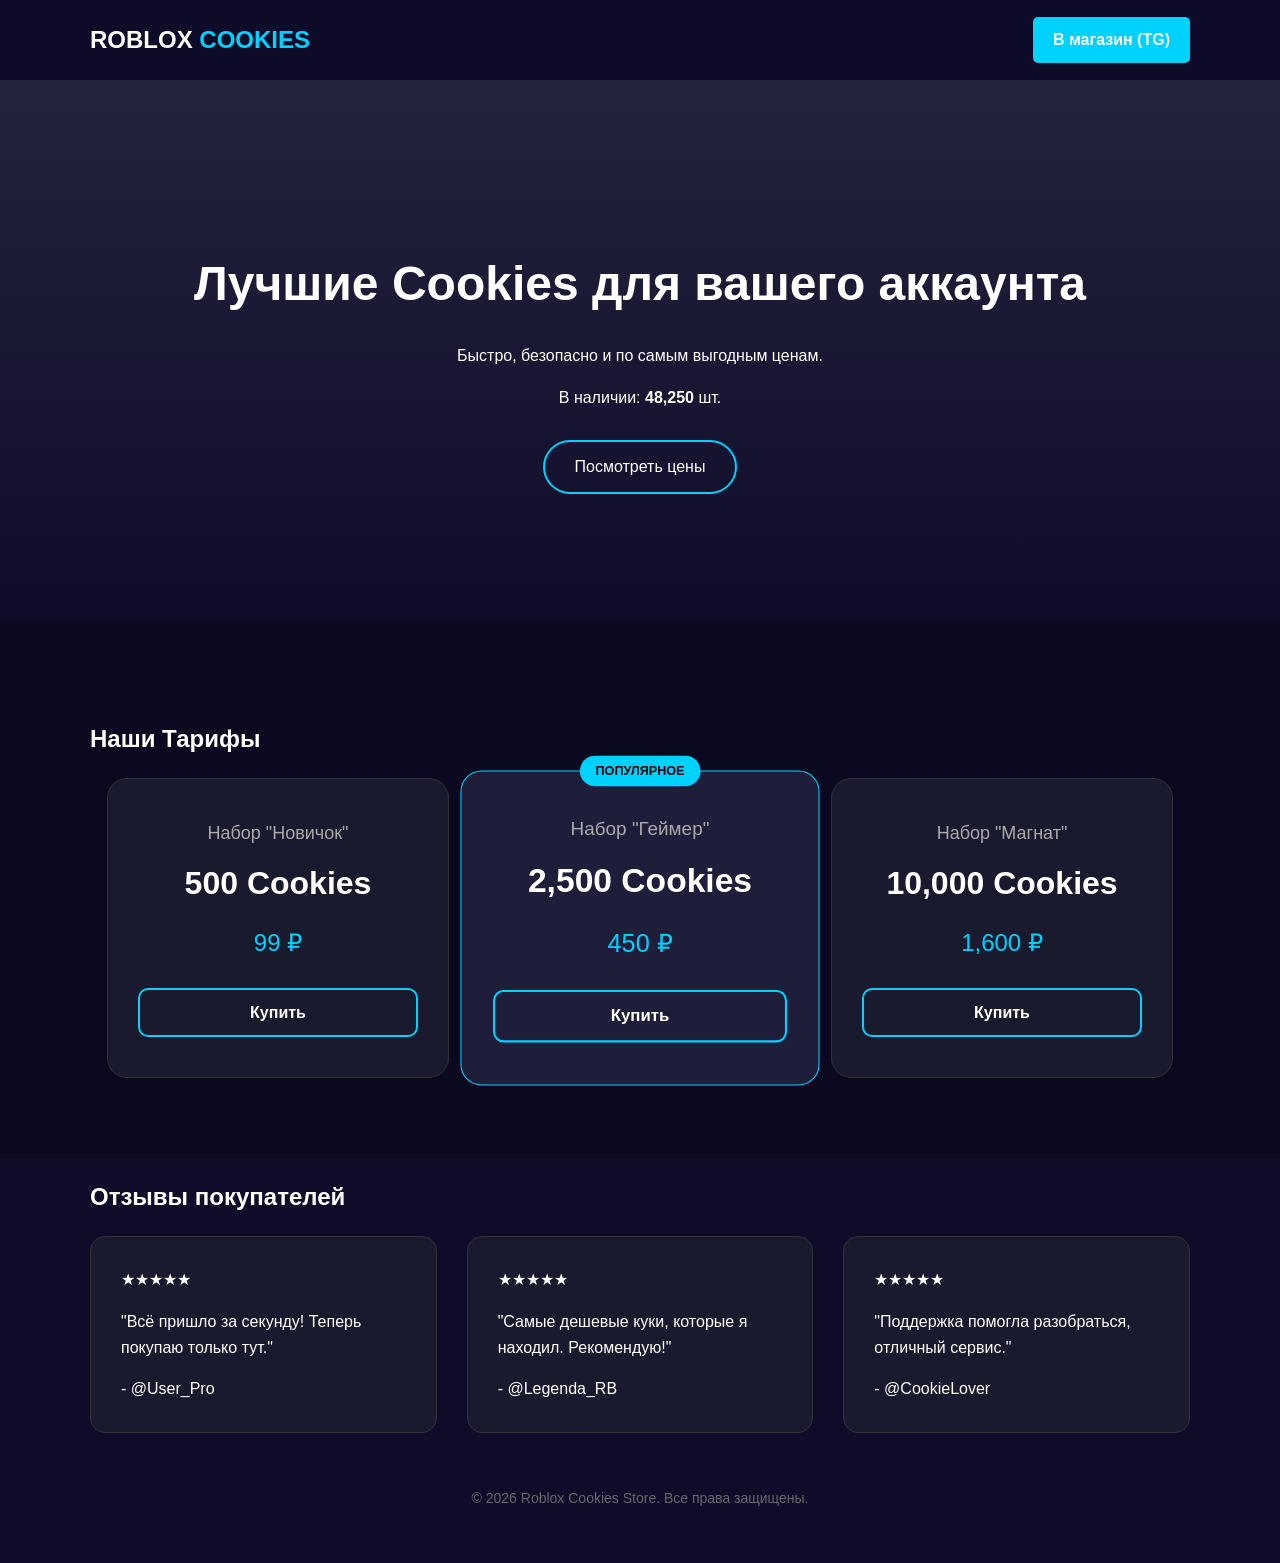
==== index.html @ c71c0030 "Update index.html" ====
<!DOCTYPE html>
<html lang="ru">
<head>
    <meta charset="UTF-8">
    <meta name="viewport" content="width=device-width, initial-scale=1.0">
    <title>Roblox Cookies Store — Лучший выбор</title>
    <link rel="stylesheet" href="style.css">
</head>
<body>

    <header>
        <div class="container">
            <div class="logo">Roblox <span>Cookies</span></div>
            <a href="https://t.me/your_bot_or_channel" class="btn-header">В магазин (TG)</a>
        </div>
    </header>

    <section class="hero">
        <div class="container">
            <h1>Лучшие Cookies для вашего аккаунта</h1>
            <p>Быстро, безопасно и по самым выгодным ценам.</p>
            <div class="stock-status">
                <span class="dot"></span> В наличии: <strong id="cookie-count">48,250</strong> шт.
            </div>
            <a href="#prices" class="btn-main">Посмотреть цены</a>
        </div>
    </section>

    <section id="prices" class="prices">
        <div class="container">
            <h2>Наши Тарифы</h2>
            <div class="price-grid">
                <div class="price-item">
                    <div class="package-name">Набор "Новичок"</div>
                    <div class="amount">500 Cookies</div>
                    <div class="cost">99 ₽</div>
                    <a href="https://t.me/your_bot_or_channel" class="btn-buy">Купить</a>
                </div>
                <div class="price-item featured">
                    <div class="badge">Популярное</div>
                    <div class="package-name">Набор "Геймер"</div>
                    <div class="amount">2,500 Cookies</div>
                    <div class="cost">450 ₽</div>
                    <a href="https://t.me/your_bot_or_channel" class="btn-buy">Купить</a>
                </div>
                <div class="price-item">
                    <div class="package-name">Набор "Магнат"</div>
                    <div class="amount">10,000 Cookies</div>
                    <div class="cost">1,600 ₽</div>
                    <a href="https://t.me/your_bot_or_channel" class="btn-buy">Купить</a>
                </div>
            </div>
        </div>
    </section>

    <section class="reviews">
        <div class="container">
            <h2>Отзывы покупателей</h2>
            <div class="grid">
                <div class="card review-card">
                    <div class="stars">★★★★★</div>
                    <p>"Всё пришло за секунду! Теперь покупаю только тут."</p>
                    <span class="author">- @User_Pro</span>
                </div>
                <div class="card review-card">
                    <div class="stars">★★★★★</div>
                    <p>"Самые дешевые куки, которые я находил. Рекомендую!"</p>
                    <span class="author">- @Legenda_RB</span>
                </div>
                <div class="card review-card">
                    <div class="stars">★★★★★</div>
                    <p>"Поддержка помогла разобраться, отличный сервис."</p>
                    <span class="author">- @CookieLover</span>
                </div>
            </div>
        </div>
    </section>

    <footer>
        <div class="container">
            <p>&copy; 2026 Roblox Cookies Store. Все права защищены.</p>
        </div>
    </footer>

    <div id="notification-container"></div>
    <script src="script.js"></script>
</body>
</html>
---- style.css ----
/* Общие настройки */
body {
    margin: 0;
    padding: 0;
    font-family: 'Segoe UI', Tahoma, Geneva, Verdana, sans-serif;
    background-color: #0f0c29;
    color: white;
    line-height: 1.6;
}

.container {
    max-width: 1100px;
    margin: 0 auto;
    padding: 0 20px;
}

/* Шапка */
header {
    height: 80px;
    display: flex;
    align-items: center;
    background: rgba(15, 12, 41, 0.9);
    position: sticky;
    top: 0;
    z-index: 1000;
}

header .container {
    display: flex;
    justify-content: space-between;
    align-items: center;
    width: 100%;
}

.logo {
    font-size: 24px;
    font-weight: bold;
    text-transform: uppercase;
}

.logo span {
    color: #00d2ff;
}

.btn-header {
    background: #00d2ff;
    color: #fff;
    padding: 10px 20px;
    text-decoration: none;
    border-radius: 5px;
    font-weight: bold;
    transition: 0.3s;
}

.btn-header:hover {
    background: #3a7bd5;
    box-shadow: 0 0 15px #00d2ff;
}

/* Главный блок */
.hero {
    height: 60vh;
    display: flex;
    align-items: center;
    justify-content: center;
    text-align: center;
    background: linear-gradient(to bottom, #24243e, #0f0c29);
}

.hero h1 {
    font-size: 48px;
    margin-bottom: 20px;
}

.btn-main {
    display: inline-block;
    margin-top: 30px;
    color: white;
    text-decoration: none;
    border: 2px solid #00d2ff;
    padding: 12px 30px;
    border-radius: 30px;
    transition: 0.3s;
}

.btn-main:hover {
    background: #00d2ff;
}

/* Сетка преимуществ */
.benefits {
    padding: 80px 0;
}

.benefits h2 {
    text-align: center;
    margin-bottom: 50px;
}

.grid {
    display: grid;
    grid-template-columns: repeat(auto-fit, minmax(250px, 1fr));
    gap: 30px;
}

.card {
    background: #1a1a2e;
    padding: 30px;
    border-radius: 15px;
    border: 1px solid #333;
    transition: transform 0.3s;
}

.card:hover {
    transform: translateY(-10px);
    border-color: #00d2ff;
}

footer {
    text-align: center;
    padding: 40px 0;
    font-size: 14px;
    color: #666;
}
#notification-container {
    position: fixed;
    bottom: 20px;
    right: 20px;
    z-index: 9999;
}

.notification {
    background: rgba(26, 26, 46, 0.95);
    border-left: 4px solid #00d2ff;
    color: white;
    padding: 15px 25px;
    margin-top: 10px;
    border-radius: 8px;
    box-shadow: 0 5px 15px rgba(0,0,0,0.5);
    animation: slideIn 0.5s ease-out forwards;
    font-size: 14px;
}

@keyframes slideIn {
    from { transform: translateX(100%); opacity: 0; }
    to { transform: translateX(0); opacity: 1; }
}

.notification.fade-out {
    animation: slideOut 0.5s ease-in forwards;
}

@keyframes slideOut {
    from { transform: translateX(0); opacity: 1; }
    to { transform: translateX(100%); opacity: 0; }
}
/* Секция цен */
.prices {
    padding: 80px 0;
    background: #0b0920;
}

.price-grid {
    display: flex;
    justify-content: center;
    gap: 20px;
    flex-wrap: wrap;
}

.price-item {
    background: #1a1a2e;
    border: 1px solid #333;
    border-radius: 20px;
    padding: 40px 30px;
    text-align: center;
    width: 280px;
    transition: 0.4s;
    position: relative;
}

.price-item:hover {
    border-color: #00d2ff;
    box-shadow: 0 0 30px rgba(0, 210, 255, 0.2);
}

.price-item.featured {
    border-color: #00d2ff;
    transform: scale(1.05);
    background: #1e1e3a;
}

.badge {
    position: absolute;
    top: -15px;
    left: 50%;
    transform: translateX(-50%);
    background: #00d2ff;
    color: #000;
    padding: 5px 15px;
    border-radius: 20px;
    font-size: 12px;
    font-weight: bold;
    text-transform: uppercase;
}

.package-name {
    font-size: 18px;
    color: #aaa;
    margin-bottom: 10px;
}

.amount {
    font-size: 32px;
    font-weight: bold;
    margin-bottom: 15px;
    color: #fff;
}

.cost {
    font-size: 24px;
    color: #00d2ff;
    margin-bottom: 25px;
}

.btn-buy {
    display: block;
    background: transparent;
    border: 2px solid #00d2ff;
    color: #fff;
    padding: 10px;
    border-radius: 10px;
    text-decoration: none;
    font-weight: bold;
    transition: 0.3s;
}

.btn-buy:hover {
    background: #00d2ff;
    color: #000;
}
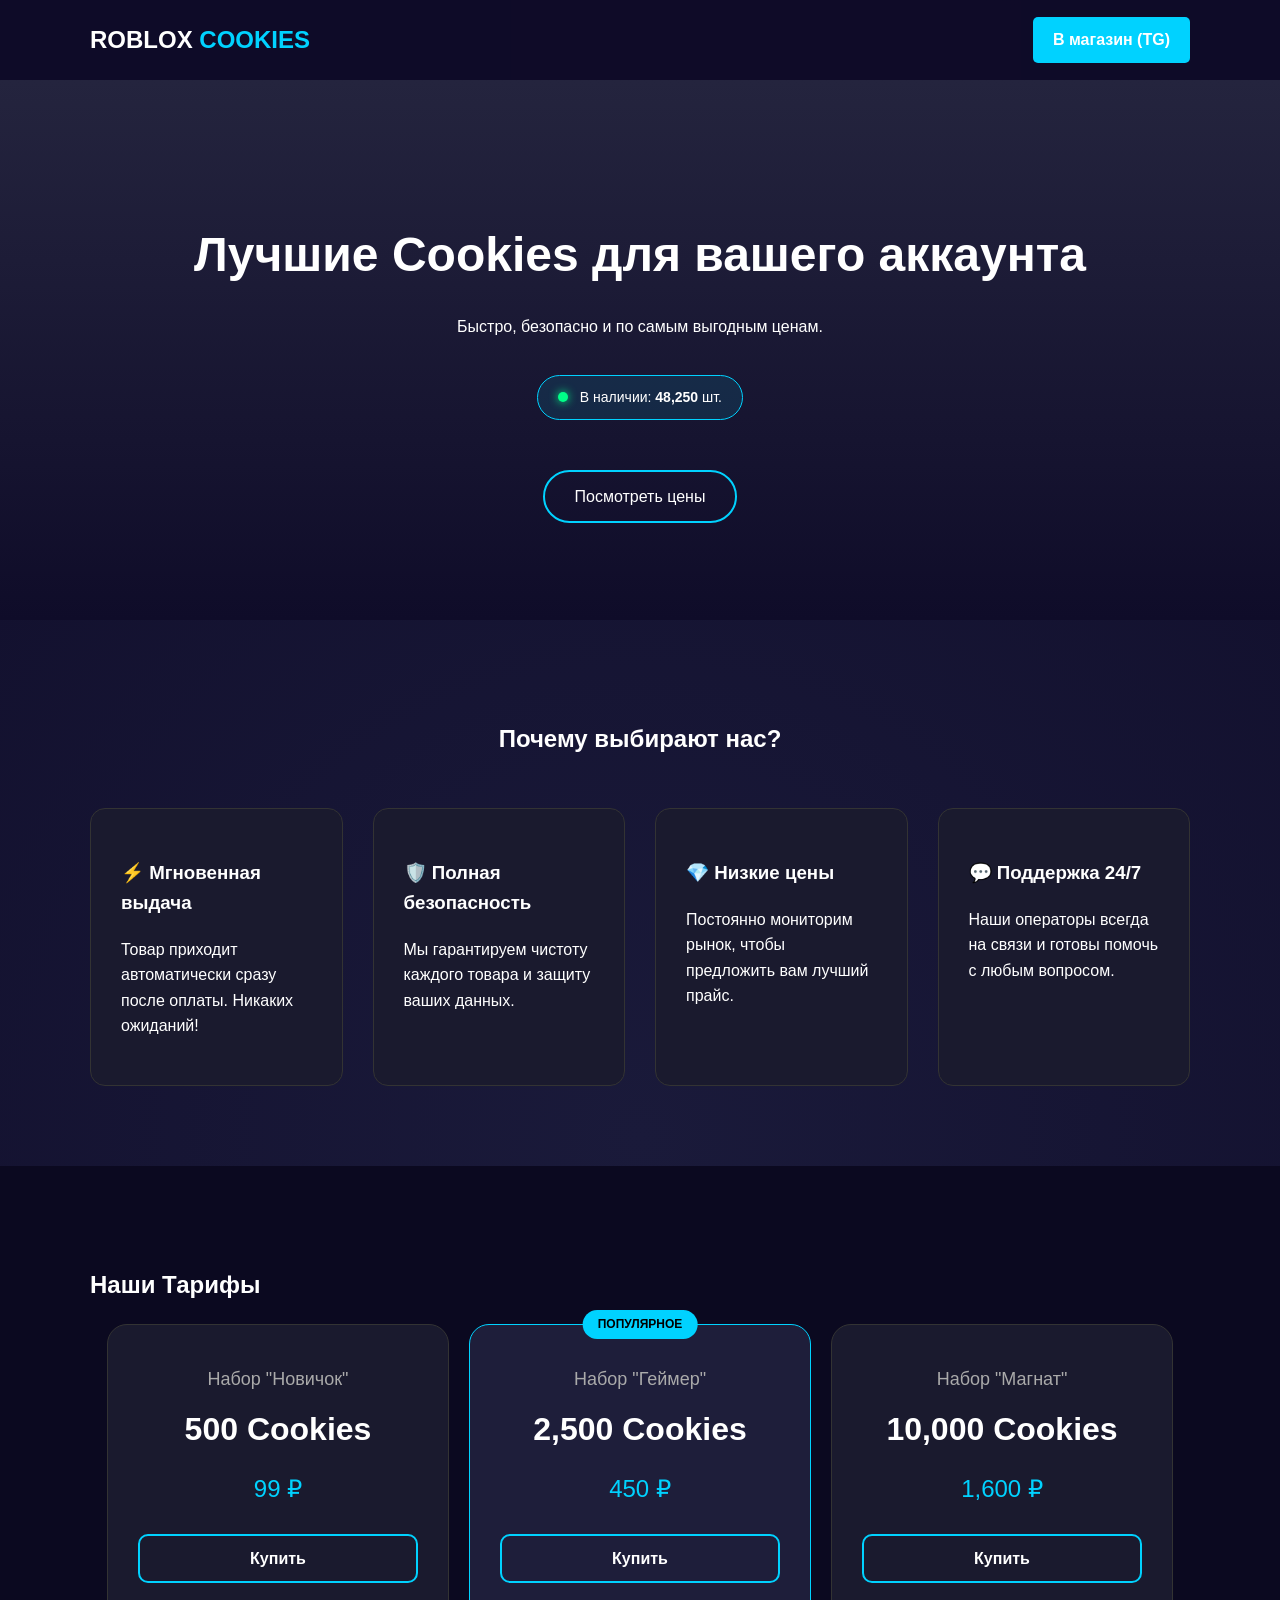
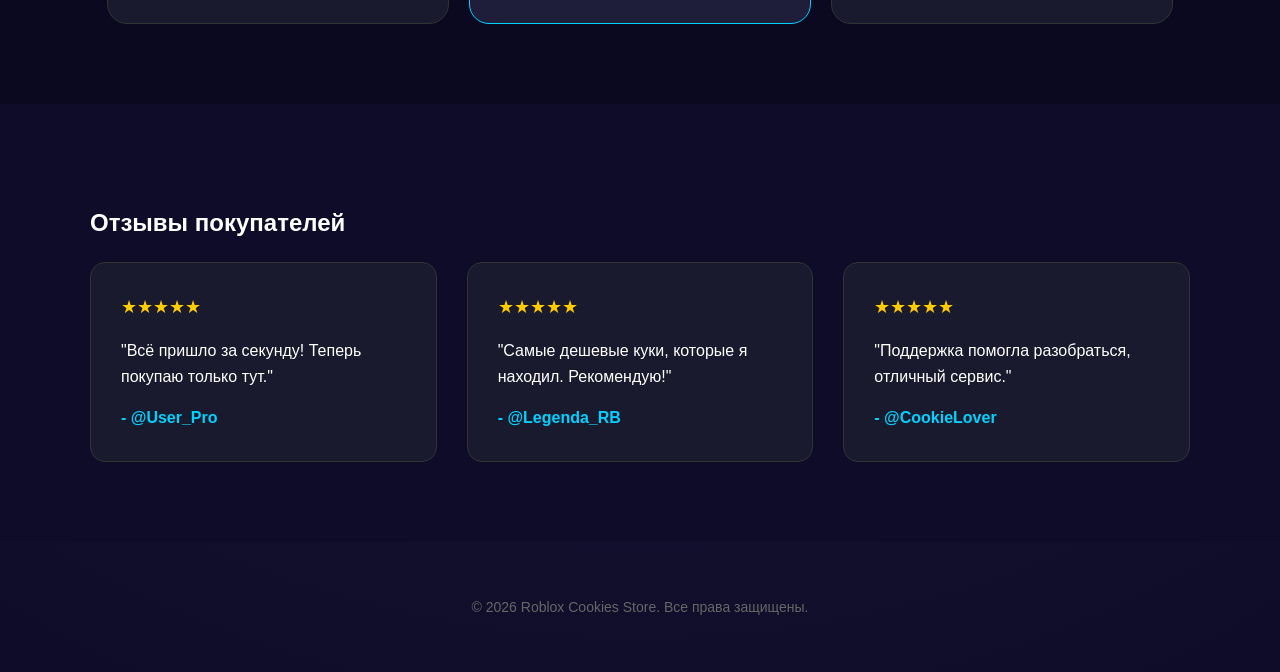
==== commit b721d887: "Update index.html" ====
--- a/index.html
+++ b/index.html
@@ -19,10 +19,37 @@
         <div class="container">
             <h1>Лучшие Cookies для вашего аккаунта</h1>
             <p>Быстро, безопасно и по самым выгодным ценам.</p>
+            
             <div class="stock-status">
                 <span class="dot"></span> В наличии: <strong id="cookie-count">48,250</strong> шт.
             </div>
+            
+            <br>
             <a href="#prices" class="btn-main">Посмотреть цены</a>
+        </div>
+    </section>
+
+    <section id="benefits" class="benefits">
+        <div class="container">
+            <h2>Почему выбирают нас?</h2>
+            <div class="grid">
+                <div class="card reveal">
+                    <h3>⚡ Мгновенная выдача</h3>
+                    <p>Товар приходит автоматически сразу после оплаты. Никаких ожиданий!</p>
+                </div>
+                <div class="card reveal">
+                    <h3>🛡️ Полная безопасность</h3>
+                    <p>Мы гарантируем чистоту каждого товара и защиту ваших данных.</p>
+                </div>
+                <div class="card reveal">
+                    <h3>💎 Низкие цены</h3>
+                    <p>Постоянно мониторим рынок, чтобы предложить вам лучший прайс.</p>
+                </div>
+                <div class="card reveal">
+                    <h3>💬 Поддержка 24/7</h3>
+                    <p>Наши операторы всегда на связи и готовы помочь с любым вопросом.</p>
+                </div>
+            </div>
         </div>
     </section>
 
@@ -30,20 +57,20 @@
         <div class="container">
             <h2>Наши Тарифы</h2>
             <div class="price-grid">
-                <div class="price-item">
+                <div class="price-item reveal">
                     <div class="package-name">Набор "Новичок"</div>
                     <div class="amount">500 Cookies</div>
                     <div class="cost">99 ₽</div>
                     <a href="https://t.me/your_bot_or_channel" class="btn-buy">Купить</a>
                 </div>
-                <div class="price-item featured">
+                <div class="price-item featured reveal">
                     <div class="badge">Популярное</div>
                     <div class="package-name">Набор "Геймер"</div>
                     <div class="amount">2,500 Cookies</div>
                     <div class="cost">450 ₽</div>
                     <a href="https://t.me/your_bot_or_channel" class="btn-buy">Купить</a>
                 </div>
-                <div class="price-item">
+                <div class="price-item reveal">
                     <div class="package-name">Набор "Магнат"</div>
                     <div class="amount">10,000 Cookies</div>
                     <div class="cost">1,600 ₽</div>
@@ -57,17 +84,17 @@
         <div class="container">
             <h2>Отзывы покупателей</h2>
             <div class="grid">
-                <div class="card review-card">
+                <div class="card review-card reveal">
                     <div class="stars">★★★★★</div>
                     <p>"Всё пришло за секунду! Теперь покупаю только тут."</p>
                     <span class="author">- @User_Pro</span>
                 </div>
-                <div class="card review-card">
+                <div class="card review-card reveal">
                     <div class="stars">★★★★★</div>
                     <p>"Самые дешевые куки, которые я находил. Рекомендую!"</p>
                     <span class="author">- @Legenda_RB</span>
                 </div>
-                <div class="card review-card">
+                <div class="card review-card reveal">
                     <div class="stars">★★★★★</div>
                     <p>"Поддержка помогла разобраться, отличный сервис."</p>
                     <span class="author">- @CookieLover</span>
@@ -83,6 +110,8 @@
     </footer>
 
     <div id="notification-container"></div>
+
     <script src="script.js"></script>
+
 </body>
 </html>
--- a/style.css
+++ b/style.css
@@ -237,4 +237,55 @@
 .btn-buy:hover {
     background: #00d2ff;
     color: #000;
-}+
+}
+/* Счетчик наличия */
+.stock-status {
+    margin: 20px 0;
+    background: rgba(0, 210, 255, 0.1);
+    display: inline-block;
+    padding: 10px 20px;
+    border-radius: 50px;
+    border: 1px solid #00d2ff;
+    font-size: 14px;
+}
+
+.dot {
+    height: 10px;
+    width: 10px;
+    background-color: #00ff88;
+    border-radius: 50%;
+    display: inline-block;
+    margin-right: 8px;
+    box-shadow: 0 0 10px #00ff88;
+    animation: blink 1.5s infinite;
+}
+
+@keyframes blink {
+    0% { opacity: 1; }
+    50% { opacity: 0.3; }
+    100% { opacity: 1; }
+}
+
+/* Стили отзывов */
+.reviews { padding: 80px 0; background: #0f0c29; }
+.review-card { text-align: left; position: relative; }
+.stars { color: #ffcc00; margin-bottom: 10px; font-size: 18px; }
+.author { display: block; margin-top: 15px; color: #00d2ff; font-weight: bold; }
+
+/* Текстура на фоне (опционально) */
+body {
+    background-image: radial-gradient(circle at 50% 50%, #1a1a3a 0%, #0f0c29 100%);
+}
+/* Начальное состояние блоков для анимации */
+.reveal {
+    opacity: 0;
+    transform: translateY(30px);
+    transition: all 0.8s ease-out;
+}
+
+/* Состояние после появления */
+.reveal.active {
+    opacity: 1;
+    transform: translateY(0);
+}
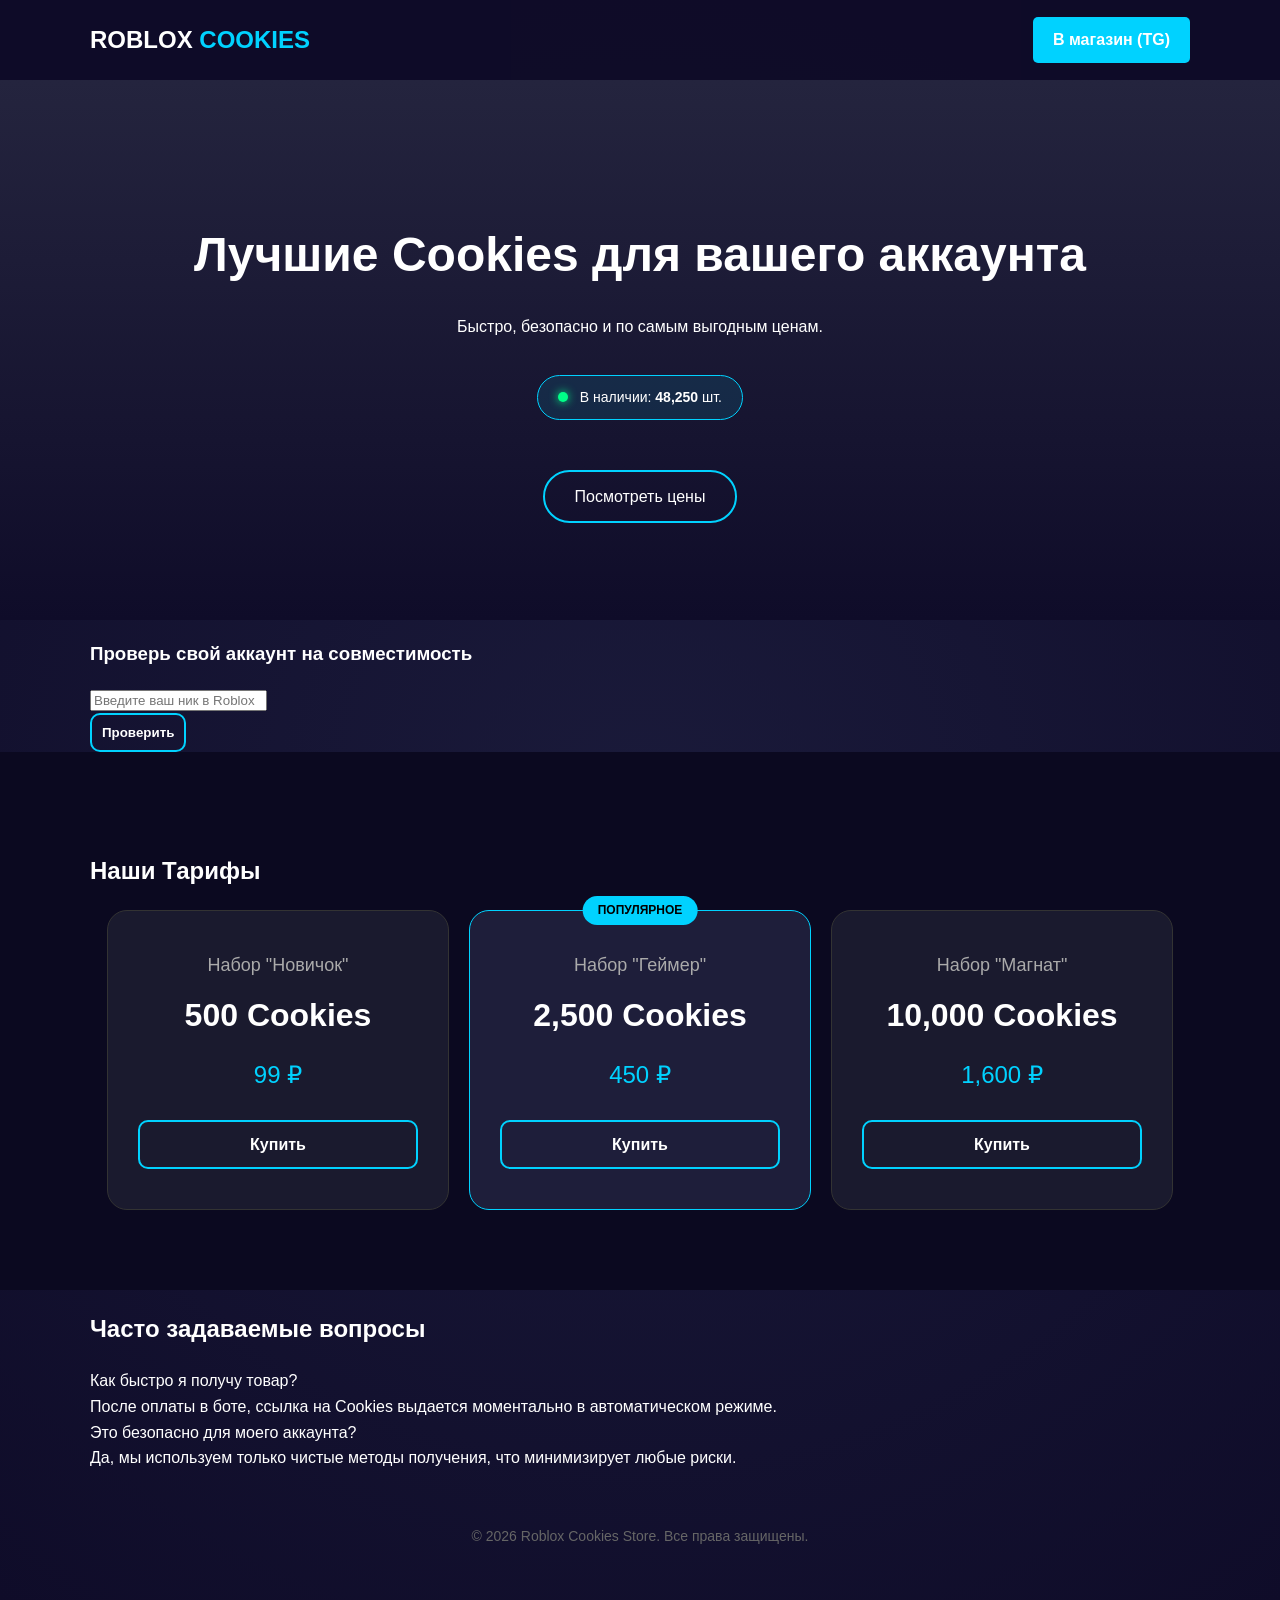
==== commit 3b7abfb6: "Update index.html" ====
--- a/index.html
+++ b/index.html
@@ -3,10 +3,11 @@
 <head>
     <meta charset="UTF-8">
     <meta name="viewport" content="width=device-width, initial-scale=1.0">
-    <title>Roblox Cookies Store — Лучший выбор</title>
+    <title>Roblox Cookies Store — Максимальный уровень</title>
     <link rel="stylesheet" href="style.css">
 </head>
 <body>
+    <div id="particles-js"></div>
 
     <header>
         <div class="container">
@@ -19,36 +20,21 @@
         <div class="container">
             <h1>Лучшие Cookies для вашего аккаунта</h1>
             <p>Быстро, безопасно и по самым выгодным ценам.</p>
-            
             <div class="stock-status">
                 <span class="dot"></span> В наличии: <strong id="cookie-count">48,250</strong> шт.
             </div>
-            
             <br>
             <a href="#prices" class="btn-main">Посмотреть цены</a>
         </div>
     </section>
 
-    <section id="benefits" class="benefits">
+    <section class="checker">
         <div class="container">
-            <h2>Почему выбирают нас?</h2>
-            <div class="grid">
-                <div class="card reveal">
-                    <h3>⚡ Мгновенная выдача</h3>
-                    <p>Товар приходит автоматически сразу после оплаты. Никаких ожиданий!</p>
-                </div>
-                <div class="card reveal">
-                    <h3>🛡️ Полная безопасность</h3>
-                    <p>Мы гарантируем чистоту каждого товара и защиту ваших данных.</p>
-                </div>
-                <div class="card reveal">
-                    <h3>💎 Низкие цены</h3>
-                    <p>Постоянно мониторим рынок, чтобы предложить вам лучший прайс.</p>
-                </div>
-                <div class="card reveal">
-                    <h3>💬 Поддержка 24/7</h3>
-                    <p>Наши операторы всегда на связи и готовы помочь с любым вопросом.</p>
-                </div>
+            <div class="check-box reveal">
+                <h3>Проверь свой аккаунт на совместимость</h3>
+                <input type="text" id="nickname" placeholder="Введите ваш ник в Roblox">
+                <button onclick="checkAccount()" class="btn-buy">Проверить</button>
+                <div id="check-result"></div>
             </div>
         </div>
     </section>
@@ -80,25 +66,16 @@
         </div>
     </section>
 
-    <section class="reviews">
+    <section class="faq">
         <div class="container">
-            <h2>Отзывы покупателей</h2>
-            <div class="grid">
-                <div class="card review-card reveal">
-                    <div class="stars">★★★★★</div>
-                    <p>"Всё пришло за секунду! Теперь покупаю только тут."</p>
-                    <span class="author">- @User_Pro</span>
-                </div>
-                <div class="card review-card reveal">
-                    <div class="stars">★★★★★</div>
-                    <p>"Самые дешевые куки, которые я находил. Рекомендую!"</p>
-                    <span class="author">- @Legenda_RB</span>
-                </div>
-                <div class="card review-card reveal">
-                    <div class="stars">★★★★★</div>
-                    <p>"Поддержка помогла разобраться, отличный сервис."</p>
-                    <span class="author">- @CookieLover</span>
-                </div>
+            <h2>Часто задаваемые вопросы</h2>
+            <div class="faq-item reveal">
+                <div class="faq-question">Как быстро я получу товар?</div>
+                <div class="faq-answer">После оплаты в боте, ссылка на Cookies выдается моментально в автоматическом режиме.</div>
+            </div>
+            <div class="faq-item reveal">
+                <div class="faq-question">Это безопасно для моего аккаунта?</div>
+                <div class="faq-answer">Да, мы используем только чистые методы получения, что минимизирует любые риски.</div>
             </div>
         </div>
     </section>
@@ -110,8 +87,6 @@
     </footer>
 
     <div id="notification-container"></div>
-
     <script src="script.js"></script>
-
 </body>
 </html>
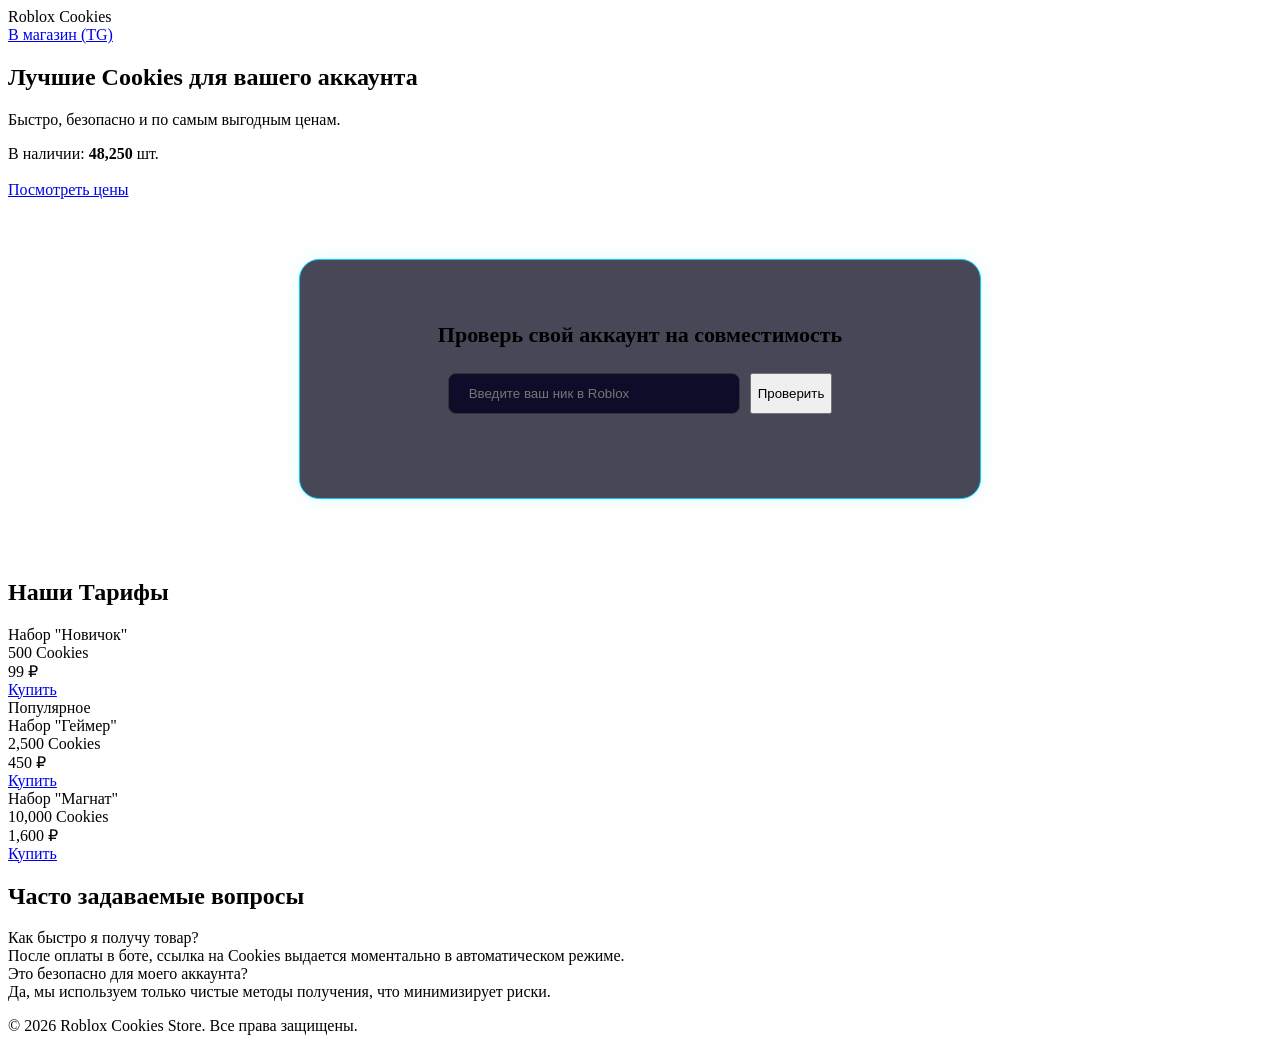
==== commit b52f5f31: "Update index.html" ====
--- a/index.html
+++ b/index.html
@@ -3,11 +3,10 @@
 <head>
     <meta charset="UTF-8">
     <meta name="viewport" content="width=device-width, initial-scale=1.0">
-    <title>Roblox Cookies Store — Максимальный уровень</title>
+    <title>Roblox Cookies Store — Официальный магазин</title>
     <link rel="stylesheet" href="style.css">
 </head>
 <body>
-    <div id="particles-js"></div>
 
     <header>
         <div class="container">
@@ -32,8 +31,10 @@
         <div class="container">
             <div class="check-box reveal">
                 <h3>Проверь свой аккаунт на совместимость</h3>
-                <input type="text" id="nickname" placeholder="Введите ваш ник в Roblox">
-                <button onclick="checkAccount()" class="btn-buy">Проверить</button>
+                <div class="input-group">
+                    <input type="text" id="nickname" placeholder="Введите ваш ник в Roblox">
+                    <button onclick="checkAccount()" class="btn-buy">Проверить</button>
+                </div>
                 <div id="check-result"></div>
             </div>
         </div>
@@ -41,7 +42,7 @@
 
     <section id="prices" class="prices">
         <div class="container">
-            <h2>Наши Тарифы</h2>
+            <h2 class="section-title">Наши Тарифы</h2>
             <div class="price-grid">
                 <div class="price-item reveal">
                     <div class="package-name">Набор "Новичок"</div>
@@ -68,14 +69,16 @@
 
     <section class="faq">
         <div class="container">
-            <h2>Часто задаваемые вопросы</h2>
-            <div class="faq-item reveal">
-                <div class="faq-question">Как быстро я получу товар?</div>
-                <div class="faq-answer">После оплаты в боте, ссылка на Cookies выдается моментально в автоматическом режиме.</div>
-            </div>
-            <div class="faq-item reveal">
-                <div class="faq-question">Это безопасно для моего аккаунта?</div>
-                <div class="faq-answer">Да, мы используем только чистые методы получения, что минимизирует любые риски.</div>
+            <h2 class="section-title">Часто задаваемые вопросы</h2>
+            <div class="faq-list">
+                <div class="faq-item reveal">
+                    <div class="faq-question">Как быстро я получу товар?</div>
+                    <div class="faq-answer">После оплаты в боте, ссылка на Cookies выдается моментально в автоматическом режиме.</div>
+                </div>
+                <div class="faq-item reveal">
+                    <div class="faq-question">Это безопасно для моего аккаунта?</div>
+                    <div class="faq-answer">Да, мы используем только чистые методы получения, что минимизирует риски.</div>
+                </div>
             </div>
         </div>
     </section>
--- a/style.css
+++ b/style.css
@@ -1,291 +1,50 @@
-/* Общие настройки */
-body {
-    margin: 0;
-    padding: 0;
-    font-family: 'Segoe UI', Tahoma, Geneva, Verdana, sans-serif;
-    background-color: #0f0c29;
-    color: white;
-    line-height: 1.6;
+/* Исправленный блок проверки */
+.checker { 
+    padding: 60px 0; 
 }
 
-.container {
-    max-width: 1100px;
+.check-box { 
+    background: rgba(26, 26, 46, 0.8); 
+    padding: 40px; 
+    border-radius: 20px; 
+    border: 1px solid #00d2ff;
+    max-width: 600px;
     margin: 0 auto;
-    padding: 0 20px;
+    text-align: center;
+    box-shadow: 0 0 20px rgba(0, 210, 255, 0.1);
 }
 
-/* Шапка */
-header {
-    height: 80px;
-    display: flex;
-    align-items: center;
-    background: rgba(15, 12, 41, 0.9);
-    position: sticky;
-    top: 0;
-    z-index: 1000;
+.check-box h3 {
+    margin-bottom: 25px;
+    font-size: 22px;
 }
 
-header .container {
+.input-group {
     display: flex;
-    justify-content: space-between;
-    align-items: center;
-    width: 100%;
+    justify-content: center;
+    gap: 10px; /* Расстояние между полем и кнопкой */
+    flex-wrap: wrap; /* Чтобы на телефонах кнопка переносилась вниз */
 }
 
-.logo {
-    font-size: 24px;
-    font-weight: bold;
-    text-transform: uppercase;
-}
-
-.logo span {
-    color: #00d2ff;
-}
-
-.btn-header {
-    background: #00d2ff;
-    color: #fff;
-    padding: 10px 20px;
-    text-decoration: none;
-    border-radius: 5px;
-    font-weight: bold;
+.check-box input { 
+    padding: 12px 20px; 
+    border-radius: 8px; 
+    border: 1px solid #333; 
+    background: #0f0c29;
+    color: white;
+    width: 250px;
+    outline: none;
     transition: 0.3s;
 }
 
-.btn-header:hover {
-    background: #3a7bd5;
-    box-shadow: 0 0 15px #00d2ff;
+.check-box input:focus {
+    border-color: #00d2ff;
+    box-shadow: 0 0 10px rgba(0, 210, 255, 0.3);
 }
 
-/* Главный блок */
-.hero {
-    height: 60vh;
-    display: flex;
-    align-items: center;
-    justify-content: center;
-    text-align: center;
-    background: linear-gradient(to bottom, #24243e, #0f0c29);
-}
-
-.hero h1 {
-    font-size: 48px;
-    margin-bottom: 20px;
-}
-
-.btn-main {
-    display: inline-block;
-    margin-top: 30px;
-    color: white;
-    text-decoration: none;
-    border: 2px solid #00d2ff;
-    padding: 12px 30px;
-    border-radius: 30px;
+#check-result { 
+    margin-top: 20px; 
+    min-height: 24px; /* Чтобы текст не "прыгал" при появлении */
+    font-weight: bold; 
     transition: 0.3s;
 }
-
-.btn-main:hover {
-    background: #00d2ff;
-}
-
-/* Сетка преимуществ */
-.benefits {
-    padding: 80px 0;
-}
-
-.benefits h2 {
-    text-align: center;
-    margin-bottom: 50px;
-}
-
-.grid {
-    display: grid;
-    grid-template-columns: repeat(auto-fit, minmax(250px, 1fr));
-    gap: 30px;
-}
-
-.card {
-    background: #1a1a2e;
-    padding: 30px;
-    border-radius: 15px;
-    border: 1px solid #333;
-    transition: transform 0.3s;
-}
-
-.card:hover {
-    transform: translateY(-10px);
-    border-color: #00d2ff;
-}
-
-footer {
-    text-align: center;
-    padding: 40px 0;
-    font-size: 14px;
-    color: #666;
-}
-#notification-container {
-    position: fixed;
-    bottom: 20px;
-    right: 20px;
-    z-index: 9999;
-}
-
-.notification {
-    background: rgba(26, 26, 46, 0.95);
-    border-left: 4px solid #00d2ff;
-    color: white;
-    padding: 15px 25px;
-    margin-top: 10px;
-    border-radius: 8px;
-    box-shadow: 0 5px 15px rgba(0,0,0,0.5);
-    animation: slideIn 0.5s ease-out forwards;
-    font-size: 14px;
-}
-
-@keyframes slideIn {
-    from { transform: translateX(100%); opacity: 0; }
-    to { transform: translateX(0); opacity: 1; }
-}
-
-.notification.fade-out {
-    animation: slideOut 0.5s ease-in forwards;
-}
-
-@keyframes slideOut {
-    from { transform: translateX(0); opacity: 1; }
-    to { transform: translateX(100%); opacity: 0; }
-}
-/* Секция цен */
-.prices {
-    padding: 80px 0;
-    background: #0b0920;
-}
-
-.price-grid {
-    display: flex;
-    justify-content: center;
-    gap: 20px;
-    flex-wrap: wrap;
-}
-
-.price-item {
-    background: #1a1a2e;
-    border: 1px solid #333;
-    border-radius: 20px;
-    padding: 40px 30px;
-    text-align: center;
-    width: 280px;
-    transition: 0.4s;
-    position: relative;
-}
-
-.price-item:hover {
-    border-color: #00d2ff;
-    box-shadow: 0 0 30px rgba(0, 210, 255, 0.2);
-}
-
-.price-item.featured {
-    border-color: #00d2ff;
-    transform: scale(1.05);
-    background: #1e1e3a;
-}
-
-.badge {
-    position: absolute;
-    top: -15px;
-    left: 50%;
-    transform: translateX(-50%);
-    background: #00d2ff;
-    color: #000;
-    padding: 5px 15px;
-    border-radius: 20px;
-    font-size: 12px;
-    font-weight: bold;
-    text-transform: uppercase;
-}
-
-.package-name {
-    font-size: 18px;
-    color: #aaa;
-    margin-bottom: 10px;
-}
-
-.amount {
-    font-size: 32px;
-    font-weight: bold;
-    margin-bottom: 15px;
-    color: #fff;
-}
-
-.cost {
-    font-size: 24px;
-    color: #00d2ff;
-    margin-bottom: 25px;
-}
-
-.btn-buy {
-    display: block;
-    background: transparent;
-    border: 2px solid #00d2ff;
-    color: #fff;
-    padding: 10px;
-    border-radius: 10px;
-    text-decoration: none;
-    font-weight: bold;
-    transition: 0.3s;
-}
-
-.btn-buy:hover {
-    background: #00d2ff;
-    color: #000;
-
-}
-/* Счетчик наличия */
-.stock-status {
-    margin: 20px 0;
-    background: rgba(0, 210, 255, 0.1);
-    display: inline-block;
-    padding: 10px 20px;
-    border-radius: 50px;
-    border: 1px solid #00d2ff;
-    font-size: 14px;
-}
-
-.dot {
-    height: 10px;
-    width: 10px;
-    background-color: #00ff88;
-    border-radius: 50%;
-    display: inline-block;
-    margin-right: 8px;
-    box-shadow: 0 0 10px #00ff88;
-    animation: blink 1.5s infinite;
-}
-
-@keyframes blink {
-    0% { opacity: 1; }
-    50% { opacity: 0.3; }
-    100% { opacity: 1; }
-}
-
-/* Стили отзывов */
-.reviews { padding: 80px 0; background: #0f0c29; }
-.review-card { text-align: left; position: relative; }
-.stars { color: #ffcc00; margin-bottom: 10px; font-size: 18px; }
-.author { display: block; margin-top: 15px; color: #00d2ff; font-weight: bold; }
-
-/* Текстура на фоне (опционально) */
-body {
-    background-image: radial-gradient(circle at 50% 50%, #1a1a3a 0%, #0f0c29 100%);
-}
-/* Начальное состояние блоков для анимации */
-.reveal {
-    opacity: 0;
-    transform: translateY(30px);
-    transition: all 0.8s ease-out;
-}
-
-/* Состояние после появления */
-.reveal.active {
-    opacity: 1;
-    transform: translateY(0);
-}
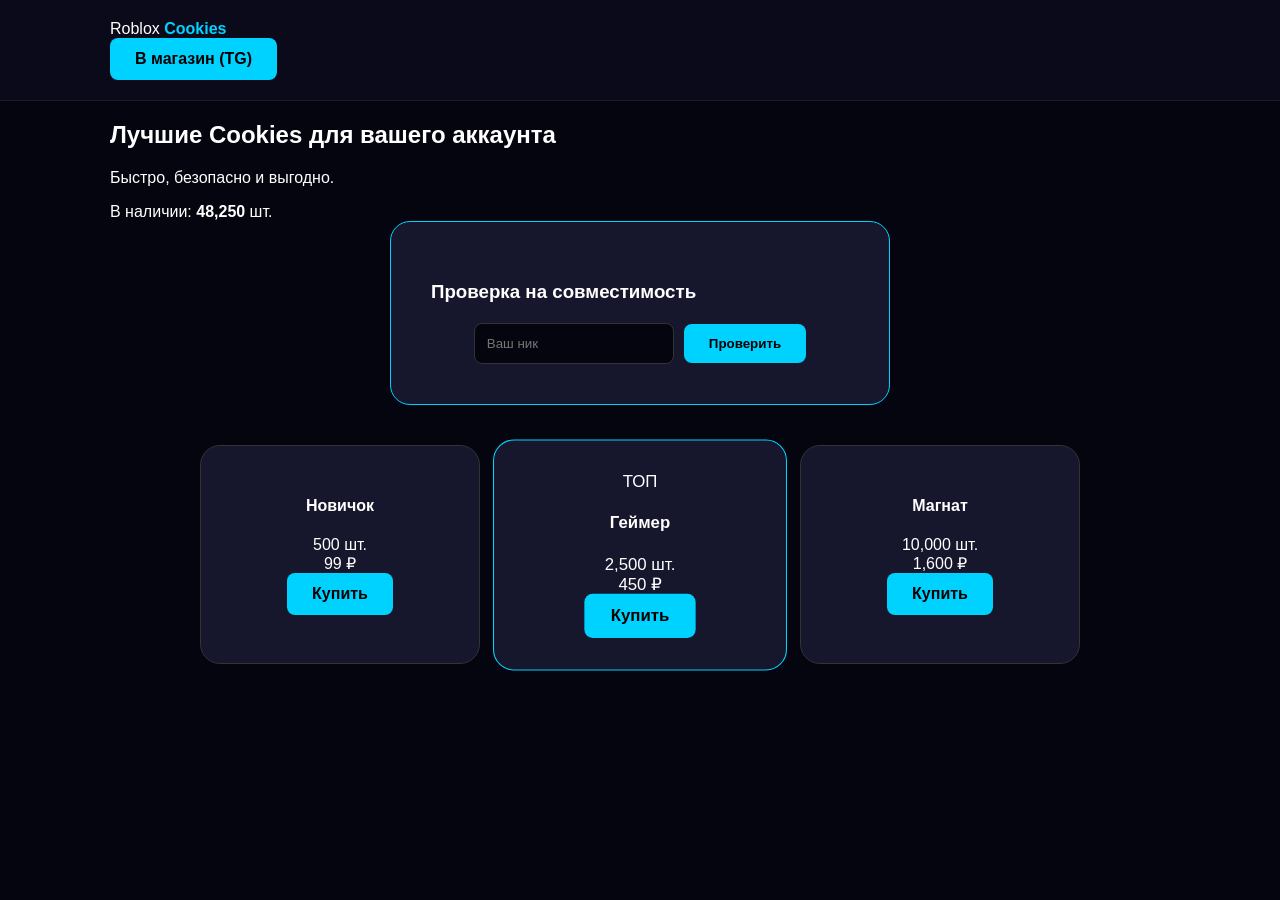
==== commit 6461f7bd: "Update index.html" ====
--- a/index.html
+++ b/index.html
@@ -3,91 +3,58 @@
 <head>
     <meta charset="UTF-8">
     <meta name="viewport" content="width=device-width, initial-scale=1.0">
-    <title>Roblox Cookies Store — Официальный магазин</title>
+    <title>Roblox Cookies Store</title>
     <link rel="stylesheet" href="style.css">
 </head>
 <body>
 
     <header>
-        <div class="container">
+        <div class="container header-flex">
             <div class="logo">Roblox <span>Cookies</span></div>
-            <a href="https://t.me/your_bot_or_channel" class="btn-header">В магазин (TG)</a>
+            <a href="https://t.me/your_bot" class="btn-buy">В магазин (TG)</a>
         </div>
     </header>
 
-    <section class="hero">
-        <div class="container">
+    <main class="container">
+        <section class="hero">
             <h1>Лучшие Cookies для вашего аккаунта</h1>
-            <p>Быстро, безопасно и по самым выгодным ценам.</p>
-            <div class="stock-status">
-                <span class="dot"></span> В наличии: <strong id="cookie-count">48,250</strong> шт.
-            </div>
-            <br>
-            <a href="#prices" class="btn-main">Посмотреть цены</a>
-        </div>
-    </section>
+            <p>Быстро, безопасно и выгодно.</p>
+            <div class="stock-status">В наличии: <strong id="cookie-count">48,250</strong> шт.</div>
+        </section>
 
-    <section class="checker">
-        <div class="container">
-            <div class="check-box reveal">
-                <h3>Проверь свой аккаунт на совместимость</h3>
+        <section class="checker-section">
+            <div class="check-box">
+                <h3>Проверка на совместимость</h3>
                 <div class="input-group">
-                    <input type="text" id="nickname" placeholder="Введите ваш ник в Roblox">
+                    <input type="text" id="nickname" placeholder="Ваш ник">
                     <button onclick="checkAccount()" class="btn-buy">Проверить</button>
                 </div>
                 <div id="check-result"></div>
             </div>
-        </div>
-    </section>
+        </section>
 
-    <section id="prices" class="prices">
-        <div class="container">
-            <h2 class="section-title">Наши Тарифы</h2>
-            <div class="price-grid">
-                <div class="price-item reveal">
-                    <div class="package-name">Набор "Новичок"</div>
-                    <div class="amount">500 Cookies</div>
-                    <div class="cost">99 ₽</div>
-                    <a href="https://t.me/your_bot_or_channel" class="btn-buy">Купить</a>
-                </div>
-                <div class="price-item featured reveal">
-                    <div class="badge">Популярное</div>
-                    <div class="package-name">Набор "Геймер"</div>
-                    <div class="amount">2,500 Cookies</div>
-                    <div class="cost">450 ₽</div>
-                    <a href="https://t.me/your_bot_or_channel" class="btn-buy">Купить</a>
-                </div>
-                <div class="price-item reveal">
-                    <div class="package-name">Набор "Магнат"</div>
-                    <div class="amount">10,000 Cookies</div>
-                    <div class="cost">1,600 ₽</div>
-                    <a href="https://t.me/your_bot_or_channel" class="btn-buy">Купить</a>
-                </div>
+        <section class="price-grid">
+            <div class="price-item">
+                <h4>Новичок</h4>
+                <div class="price-val">500 шт.</div>
+                <div class="price-cost">99 ₽</div>
+                <a href="#" class="btn-buy">Купить</a>
             </div>
-        </div>
-    </section>
-
-    <section class="faq">
-        <div class="container">
-            <h2 class="section-title">Часто задаваемые вопросы</h2>
-            <div class="faq-list">
-                <div class="faq-item reveal">
-                    <div class="faq-question">Как быстро я получу товар?</div>
-                    <div class="faq-answer">После оплаты в боте, ссылка на Cookies выдается моментально в автоматическом режиме.</div>
-                </div>
-                <div class="faq-item reveal">
-                    <div class="faq-question">Это безопасно для моего аккаунта?</div>
-                    <div class="faq-answer">Да, мы используем только чистые методы получения, что минимизирует риски.</div>
-                </div>
+            <div class="price-item featured">
+                <div class="badge">ТОП</div>
+                <h4>Геймер</h4>
+                <div class="price-val">2,500 шт.</div>
+                <div class="price-cost">450 ₽</div>
+                <a href="#" class="btn-buy">Купить</a>
             </div>
-        </div>
-    </section>
-
-    <footer>
-        <div class="container">
-            <p>&copy; 2026 Roblox Cookies Store. Все права защищены.</p>
-        </div>
-    </footer>
+            <div class="price-item">
+                <h4>Магнат</h4>
+                <div class="price-val">10,000 шт.</div>
+                <div class="price-cost">1,600 ₽</div>
+                <a href="#" class="btn-buy">Купить</a>
+            </div>
+        </section>
+    </main>
 
     <div id="notification-container"></div>
     <script src="script.js"></script>
--- a/style.css
+++ b/style.css
@@ -1,50 +1,49 @@
-/* Исправленный блок проверки */
-.checker { 
-    padding: 60px 0; 
+/* Принудительный сброс для надежности */
+* { box-sizing: border-box; }
+html, body { 
+    margin: 0; 
+    padding: 0; 
+    background-color: #050510 !important; /* Темный фон даже если что-то идет не так */
+    color: white;
+    font-family: 'Segoe UI', Arial, sans-serif;
 }
 
-.check-box { 
-    background: rgba(26, 26, 46, 0.8); 
-    padding: 40px; 
-    border-radius: 20px; 
-    border: 1px solid #00d2ff;
-    max-width: 600px;
-    margin: 0 auto;
-    text-align: center;
-    box-shadow: 0 0 20px rgba(0, 210, 255, 0.1);
+.container { max-width: 1100px; margin: 0 auto; padding: 0 20px; }
+
+/* Шапка */
+header { background: #0a0a1a; padding: 20px 0; border-bottom: 1px solid #1a1a2e; }
+.logo span { color: #00d2ff; font-weight: bold; }
+
+/* Кнопки */
+.btn-buy, .btn-header {
+    background: #00d2ff; color: #000; padding: 12px 25px;
+    border-radius: 8px; font-weight: bold; text-decoration: none;
+    display: inline-block; border: none; cursor: pointer;
 }
 
-.check-box h3 {
-    margin-bottom: 25px;
-    font-size: 22px;
+/* Блок проверки (ФИКС выравнивания) */
+.checker { padding: 80px 0; text-align: center; }
+.check-box { 
+    background: #16162d; padding: 40px; border-radius: 20px; 
+    border: 1px solid #00d2ff; max-width: 500px; margin: 0 auto; 
+}
+.input-group { 
+    display: flex; gap: 10px; justify-content: center; align-items: center; 
+    margin-top: 20px; flex-wrap: wrap;
+}
+input { 
+    padding: 12px; border-radius: 8px; border: 1px solid #333; 
+    background: #050510; color: white; outline: none; width: 200px;
 }
 
-.input-group {
-    display: flex;
-    justify-content: center;
-    gap: 10px; /* Расстояние между полем и кнопкой */
-    flex-wrap: wrap; /* Чтобы на телефонах кнопка переносилась вниз */
+/* Сетка тарифов */
+.price-grid { display: flex; gap: 20px; justify-content: center; flex-wrap: wrap; margin-top: 40px; }
+.price-item { 
+    background: #16162d; padding: 30px; border-radius: 20px; 
+    width: 280px; border: 1px solid #333; text-align: center;
 }
+.featured { border-color: #00d2ff; transform: scale(1.05); }
 
-.check-box input { 
-    padding: 12px 20px; 
-    border-radius: 8px; 
-    border: 1px solid #333; 
-    background: #0f0c29;
-    color: white;
-    width: 250px;
-    outline: none;
-    transition: 0.3s;
-}
-
-.check-box input:focus {
-    border-color: #00d2ff;
-    box-shadow: 0 0 10px rgba(0, 210, 255, 0.3);
-}
-
-#check-result { 
-    margin-top: 20px; 
-    min-height: 24px; /* Чтобы текст не "прыгал" при появлении */
-    font-weight: bold; 
-    transition: 0.3s;
-}
+/* Анимации появления */
+.reveal { opacity: 0; transform: translateY(20px); transition: 0.6s all ease; }
+.reveal.active { opacity: 1; transform: translateY(0); }
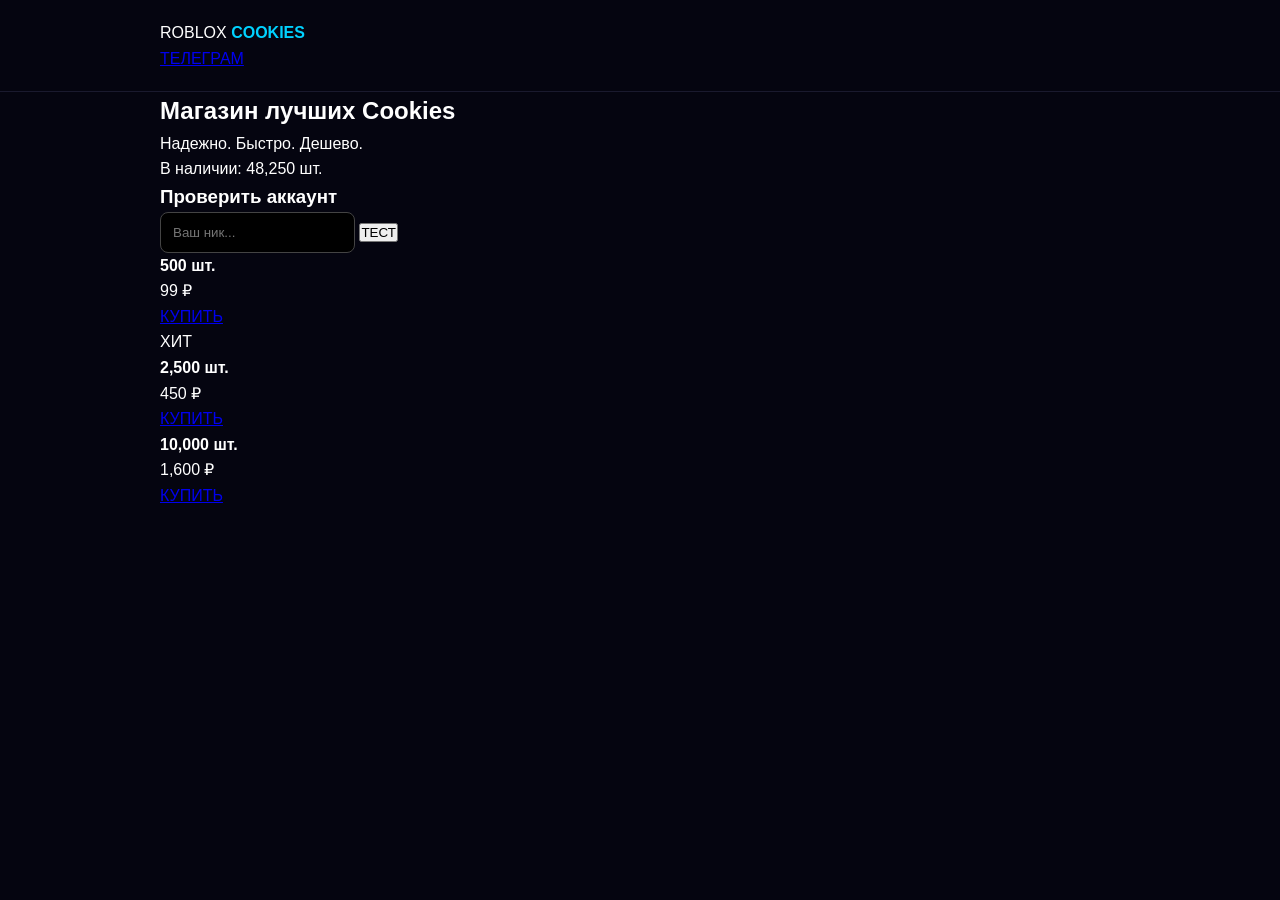
==== commit 9c266f61: "Update index.html" ====
--- a/index.html
+++ b/index.html
@@ -8,55 +8,49 @@
 </head>
 <body>
 
-    <header>
-        <div class="container header-flex">
-            <div class="logo">Roblox <span>Cookies</span></div>
-            <a href="https://t.me/your_bot" class="btn-buy">В магазин (TG)</a>
+    <header class="navbar">
+        <div class="container flex-sb">
+            <div class="logo">ROBLOX <span>COOKIES</span></div>
+            <a href="https://t.me/your_bot" class="btn">ТЕЛЕГРАМ</a>
         </div>
     </header>
 
-    <main class="container">
-        <section class="hero">
-            <h1>Лучшие Cookies для вашего аккаунта</h1>
-            <p>Быстро, безопасно и выгодно.</p>
-            <div class="stock-status">В наличии: <strong id="cookie-count">48,250</strong> шт.</div>
+    <div class="container">
+        <section class="hero-box">
+            <h1>Магазин лучших Cookies</h1>
+            <p>Надежно. Быстро. Дешево.</p>
+            <div class="stock-info">В наличии: <span id="count">48,250</span> шт.</div>
         </section>
 
-        <section class="checker-section">
-            <div class="check-box">
-                <h3>Проверка на совместимость</h3>
-                <div class="input-group">
-                    <input type="text" id="nickname" placeholder="Ваш ник">
-                    <button onclick="checkAccount()" class="btn-buy">Проверить</button>
-                </div>
-                <div id="check-result"></div>
+        <section class="main-card">
+            <h3>Проверить аккаунт</h3>
+            <div class="search-bar">
+                <input type="text" id="nick" placeholder="Ваш ник...">
+                <button onclick="runCheck()" class="btn">ТЕСТ</button>
             </div>
+            <p id="out"></p>
         </section>
 
-        <section class="price-grid">
-            <div class="price-item">
-                <h4>Новичок</h4>
-                <div class="price-val">500 шт.</div>
-                <div class="price-cost">99 ₽</div>
-                <a href="#" class="btn-buy">Купить</a>
+        <div class="price-row">
+            <div class="p-card">
+                <h4>500 шт.</h4>
+                <div class="price">99 ₽</div>
+                <a href="#" class="btn-small">КУПИТЬ</a>
             </div>
-            <div class="price-item featured">
-                <div class="badge">ТОП</div>
-                <h4>Геймер</h4>
-                <div class="price-val">2,500 шт.</div>
-                <div class="price-cost">450 ₽</div>
-                <a href="#" class="btn-buy">Купить</a>
+            <div class="p-card hot">
+                <div class="label">ХИТ</div>
+                <h4>2,500 шт.</h4>
+                <div class="price">450 ₽</div>
+                <a href="#" class="btn-small">КУПИТЬ</a>
             </div>
-            <div class="price-item">
-                <h4>Магнат</h4>
-                <div class="price-val">10,000 шт.</div>
-                <div class="price-cost">1,600 ₽</div>
-                <a href="#" class="btn-buy">Купить</a>
+            <div class="p-card">
+                <h4>10,000 шт.</h4>
+                <div class="price">1,600 ₽</div>
+                <a href="#" class="btn-small">КУПИТЬ</a>
             </div>
-        </section>
-    </main>
+        </div>
+    </div>
 
-    <div id="notification-container"></div>
     <script src="script.js"></script>
 </body>
 </html>
--- a/style.css
+++ b/style.css
@@ -1,49 +1,131 @@
-/* Принудительный сброс для надежности */
-* { box-sizing: border-box; }
-html, body { 
-    margin: 0; 
-    padding: 0; 
-    background-color: #050510 !important; /* Темный фон даже если что-то идет не так */
-    color: white;
-    font-family: 'Segoe UI', Arial, sans-serif;
+/* Обнуление */
+* { box-sizing: border-box; margin: 0; padding: 0; }
+
+body {
+    background-color: #050510;
+    color: #fff;
+    font-family: sans-serif;
+    line-height: 1.6;
 }
 
-.container { max-width: 1100px; margin: 0 auto; padding: 0 20px; }
+.container {
+    max-width: 1000px;
+    margin: 0 auto;
+    padding: 0 20px;
+}
 
 /* Шапка */
-header { background: #0a0a1a; padding: 20px 0; border-bottom: 1px solid #1a1a2e; }
+header {
+    padding: 20px 0;
+    border-bottom: 1px solid #1a1a2e;
+}
+
+.header-flex {
+    display: flex;
+    justify-content: space-between;
+    align-items: center;
+}
+
 .logo span { color: #00d2ff; font-weight: bold; }
 
-/* Кнопки */
-.btn-buy, .btn-header {
-    background: #00d2ff; color: #000; padding: 12px 25px;
-    border-radius: 8px; font-weight: bold; text-decoration: none;
-    display: inline-block; border: none; cursor: pointer;
+/* Герой */
+.hero {
+    text-align: center;
+    padding: 60px 0;
 }
 
-/* Блок проверки (ФИКС выравнивания) */
-.checker { padding: 80px 0; text-align: center; }
-.check-box { 
-    background: #16162d; padding: 40px; border-radius: 20px; 
-    border: 1px solid #00d2ff; max-width: 500px; margin: 0 auto; 
+.stock-status {
+    display: inline-block;
+    border: 1px solid #00d2ff;
+    padding: 5px 15px;
+    border-radius: 20px;
+    margin-top: 15px;
+    font-size: 14px;
 }
-.input-group { 
-    display: flex; gap: 10px; justify-content: center; align-items: center; 
-    margin-top: 20px; flex-wrap: wrap;
+
+/* Блок проверки — ТУТ ВСЕ ИСПРАВЛЕНИЯ */
+.checker-section { padding: 40px 0; }
+
+.check-box {
+    background: #111125;
+    padding: 30px;
+    border-radius: 15px;
+    border: 1px solid #333;
+    text-align: center;
+    max-width: 500px;
+    margin: 0 auto;
 }
-input { 
-    padding: 12px; border-radius: 8px; border: 1px solid #333; 
-    background: #050510; color: white; outline: none; width: 200px;
+
+.input-group {
+    display: flex;
+    gap: 10px;
+    margin-top: 20px;
+    justify-content: center;
+}
+
+input {
+    padding: 12px;
+    border-radius: 8px;
+    border: 1px solid #444;
+    background: #000;
+    color: #fff;
+    flex: 1;
+    max-width: 200px;
+}
+
+.btn-buy {
+    background: #00d2ff;
+    color: #000;
+    padding: 12px 20px;
+    border-radius: 8px;
+    font-weight: bold;
+    text-decoration: none;
+    border: none;
+    cursor: pointer;
 }
 
 /* Сетка тарифов */
-.price-grid { display: flex; gap: 20px; justify-content: center; flex-wrap: wrap; margin-top: 40px; }
-.price-item { 
-    background: #16162d; padding: 30px; border-radius: 20px; 
-    width: 280px; border: 1px solid #333; text-align: center;
+.price-grid {
+    display: grid;
+    grid-template-columns: repeat(auto-fit, minmax(250px, 1fr));
+    gap: 20px;
+    padding: 40px 0;
 }
-.featured { border-color: #00d2ff; transform: scale(1.05); }
 
-/* Анимации появления */
-.reveal { opacity: 0; transform: translateY(20px); transition: 0.6s all ease; }
-.reveal.active { opacity: 1; transform: translateY(0); }
+.price-item {
+    background: #111125;
+    padding: 30px;
+    border-radius: 15px;
+    text-align: center;
+    border: 1px solid #333;
+    position: relative;
+}
+
+.price-item.featured { border-color: #00d2ff; }
+
+.badge {
+    position: absolute;
+    top: -10px;
+    left: 50%;
+    transform: translateX(-50%);
+    background: #00d2ff;
+    color: #000;
+    padding: 2px 10px;
+    font-size: 12px;
+    border-radius: 10px;
+}
+
+.price-val { font-size: 24px; font-weight: bold; margin: 10px 0; }
+.price-cost { color: #00d2ff; margin-bottom: 15px; }
+
+/* Уведомления */
+.notification {
+    position: fixed;
+    bottom: 20px;
+    right: 20px;
+    background: #111125;
+    border-left: 4px solid #00d2ff;
+    padding: 15px;
+    border-radius: 5px;
+    box-shadow: 0 10px 20px rgba(0,0,0,0.5);
+}
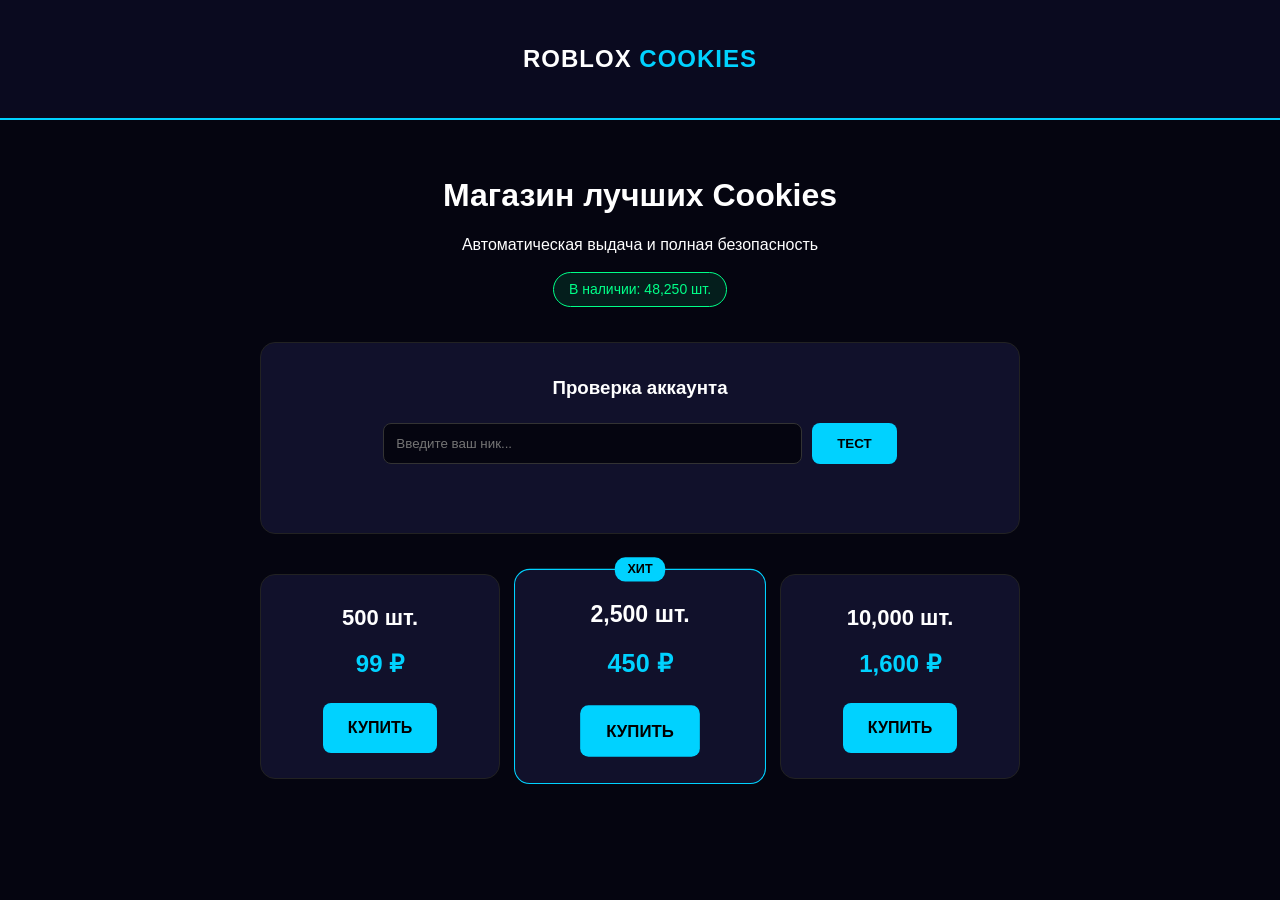
==== commit 28f936a7: "Update index.html" ====
--- a/index.html
+++ b/index.html
@@ -4,53 +4,130 @@
     <meta charset="UTF-8">
     <meta name="viewport" content="width=device-width, initial-scale=1.0">
     <title>Roblox Cookies Store</title>
-    <link rel="stylesheet" href="style.css">
+    <style>
+        /* СТИЛИ ПРЯМО ТУТ - ТЕПЕРЬ ОНИ ТОЧНО ЗАРАБОТАЮТ */
+        * { box-sizing: border-box; margin: 0; padding: 0; }
+        body { 
+            background-color: #050510; 
+            color: white; 
+            font-family: 'Segoe UI', Tahoma, Geneva, Verdana, sans-serif; 
+            line-height: 1.6;
+            text-align: center;
+        }
+        .container { max-width: 800px; margin: 0 auto; padding: 20px; }
+        
+        header { background: #0a0a1f; padding: 20px 0; border-bottom: 2px solid #00d2ff; margin-bottom: 30px; }
+        .logo { font-size: 24px; font-weight: bold; letter-spacing: 1px; }
+        .logo span { color: #00d2ff; }
+
+        .hero h1 { font-size: 32px; margin-bottom: 10px; }
+        .stock { 
+            display: inline-block; background: rgba(0, 255, 136, 0.1); 
+            border: 1px solid #00ff88; padding: 5px 15px; 
+            border-radius: 20px; color: #00ff88; font-size: 14px; margin: 15px 0;
+        }
+
+        .card { 
+            background: #11112b; border: 1px solid #222; 
+            border-radius: 15px; padding: 30px; margin: 20px 0; 
+        }
+        
+        .input-group { display: flex; gap: 10px; justify-content: center; margin-top: 20px; }
+        input { 
+            padding: 12px; border-radius: 8px; border: 1px solid #333; 
+            background: #050510; color: white; width: 60%; outline: none;
+        }
+        input:focus { border-color: #00d2ff; }
+
+        .btn { 
+            background: #00d2ff; color: #000; padding: 12px 25px; 
+            border-radius: 8px; font-weight: bold; text-decoration: none; 
+            display: inline-block; border: none; cursor: pointer; transition: 0.3s;
+        }
+        .btn:hover { background: #fff; transform: translateY(-2px); }
+
+        .price-grid { 
+            display: grid; grid-template-columns: repeat(auto-fit, minmax(220px, 1fr)); 
+            gap: 20px; margin-top: 40px; 
+        }
+        .price-item { 
+            background: #11112b; padding: 25px; border-radius: 15px; 
+            border: 1px solid #222; transition: 0.3s; position: relative;
+        }
+        .price-item.hot { border-color: #00d2ff; transform: scale(1.05); }
+        .hot-label { 
+            position: absolute; top: -12px; left: 50%; transform: translateX(-50%);
+            background: #00d2ff; color: #000; padding: 2px 12px; 
+            border-radius: 10px; font-size: 12px; font-weight: bold;
+        }
+
+        .price-item h4 { font-size: 22px; margin-bottom: 10px; }
+        .cost { font-size: 24px; color: #00d2ff; font-weight: bold; margin-bottom: 20px; }
+        
+        #result { margin-top: 15px; font-weight: bold; min-height: 24px; }
+    </style>
 </head>
 <body>
 
-    <header class="navbar">
-        <div class="container flex-sb">
+    <header>
+        <div class="container">
             <div class="logo">ROBLOX <span>COOKIES</span></div>
-            <a href="https://t.me/your_bot" class="btn">ТЕЛЕГРАМ</a>
         </div>
     </header>
 
     <div class="container">
-        <section class="hero-box">
+        <section class="hero">
             <h1>Магазин лучших Cookies</h1>
-            <p>Надежно. Быстро. Дешево.</p>
-            <div class="stock-info">В наличии: <span id="count">48,250</span> шт.</div>
+            <p>Автоматическая выдача и полная безопасность</p>
+            <div class="stock">В наличии: 48,250 шт.</div>
         </section>
 
-        <section class="main-card">
-            <h3>Проверить аккаунт</h3>
-            <div class="search-bar">
-                <input type="text" id="nick" placeholder="Ваш ник...">
-                <button onclick="runCheck()" class="btn">ТЕСТ</button>
+        <section class="card">
+            <h3>Проверка аккаунта</h3>
+            <div class="input-group">
+                <input type="text" id="nick" placeholder="Введите ваш ник...">
+                <button onclick="check()" class="btn">ТЕСТ</button>
             </div>
-            <p id="out"></p>
+            <div id="result"></div>
         </section>
 
-        <div class="price-row">
-            <div class="p-card">
+        <div class="price-grid">
+            <div class="price-item">
                 <h4>500 шт.</h4>
-                <div class="price">99 ₽</div>
-                <a href="#" class="btn-small">КУПИТЬ</a>
+                <div class="cost">99 ₽</div>
+                <a href="https://t.me/your_bot" class="btn">КУПИТЬ</a>
             </div>
-            <div class="p-card hot">
-                <div class="label">ХИТ</div>
+            <div class="price-item hot">
+                <div class="hot-label">ХИТ</div>
                 <h4>2,500 шт.</h4>
-                <div class="price">450 ₽</div>
-                <a href="#" class="btn-small">КУПИТЬ</a>
+                <div class="cost">450 ₽</div>
+                <a href="https://t.me/your_bot" class="btn">КУПИТЬ</a>
             </div>
-            <div class="p-card">
+            <div class="price-item">
                 <h4>10,000 шт.</h4>
-                <div class="price">1,600 ₽</div>
-                <a href="#" class="btn-small">КУПИТЬ</a>
+                <div class="cost">1,600 ₽</div>
+                <a href="https://t.me/your_bot" class="btn">КУПИТЬ</a>
             </div>
         </div>
     </div>
 
-    <script src="script.js"></script>
+    <script>
+        // СКРИПТЫ ТОЖЕ ТУТ
+        function check() {
+            const nick = document.getElementById('nick').value;
+            const res = document.getElementById('result');
+            if(!nick.trim()) {
+                res.innerText = "❌ Введите ник!";
+                res.style.color = "#ff4d4d";
+                return;
+            }
+            res.style.color = "#00d2ff";
+            res.innerText = "🔍 Проверка совместимости...";
+            setTimeout(() => {
+                res.innerText = "✅ Аккаунт " + nick + " совместим!";
+                res.style.color = "#00ff88";
+            }, 1200);
+        }
+    </script>
 </body>
 </html>
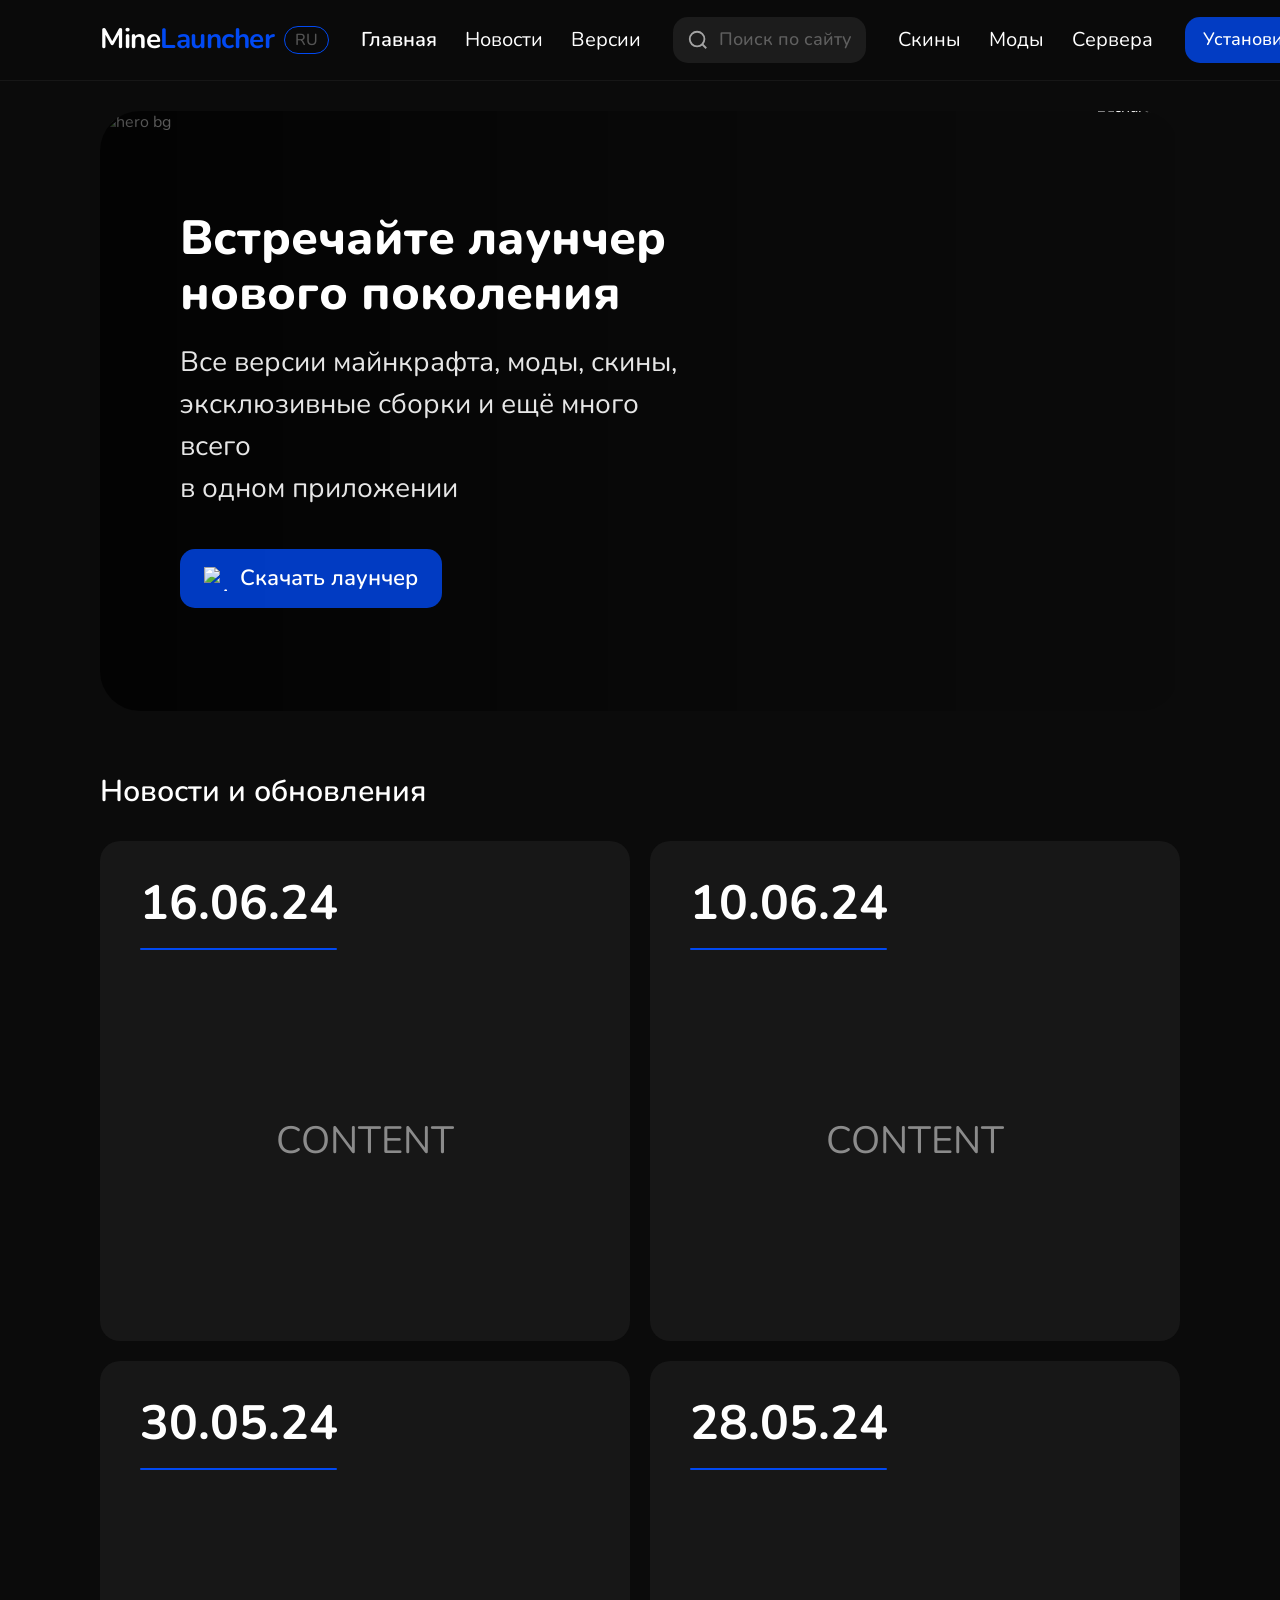
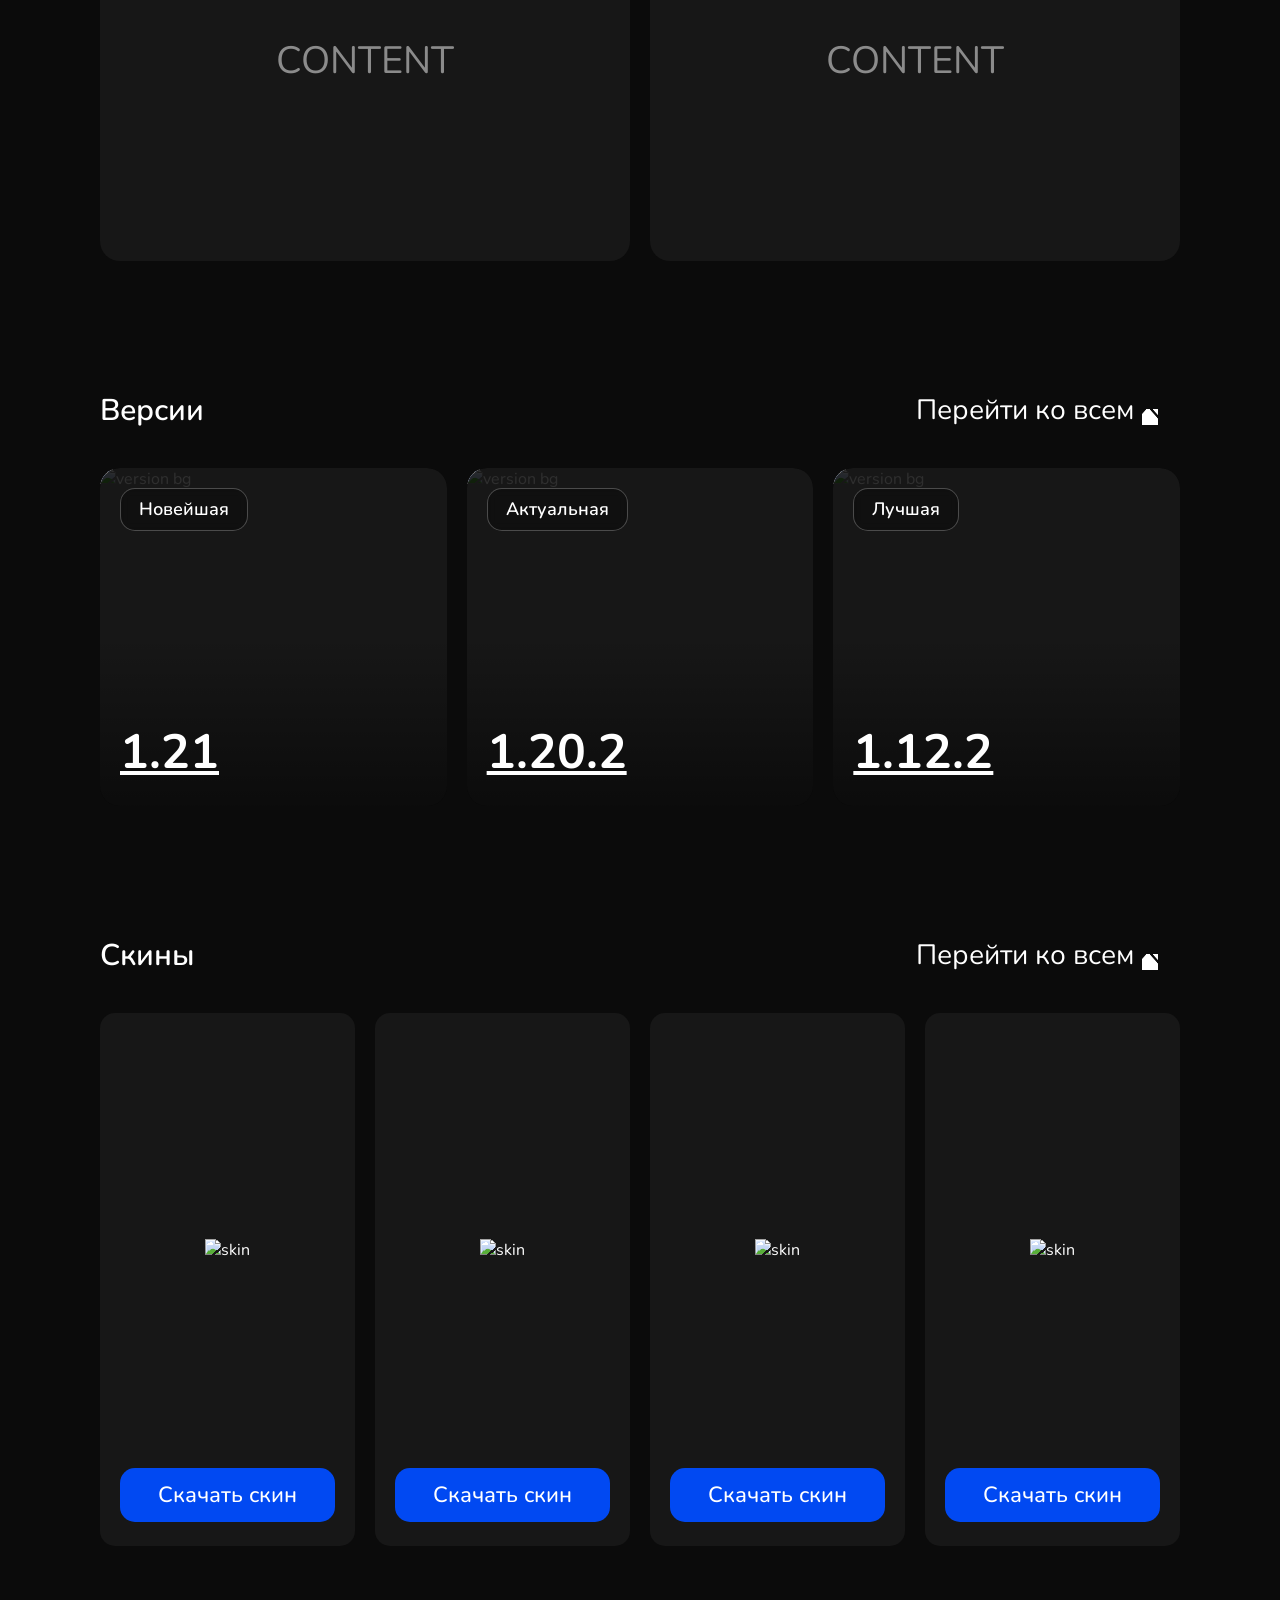
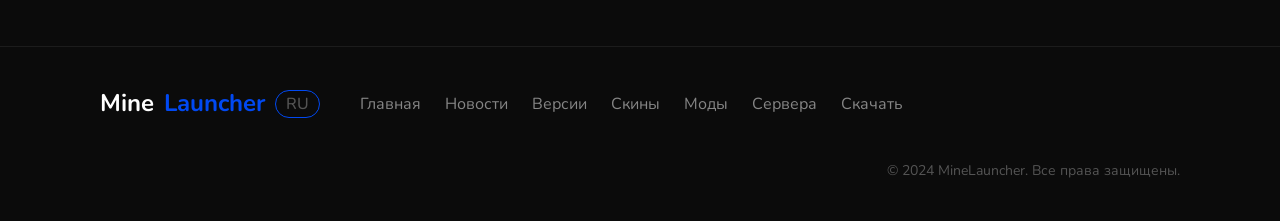
==== commit 00064c4f: "Add files via upload" ====
--- a/index.html
+++ b/index.html
@@ -1,133 +1,238 @@
-<!DOCTYPE html>
-<html lang="ru">
-<head>
-    <meta charset="UTF-8">
-    <meta name="viewport" content="width=device-width, initial-scale=1.0">
-    <title>Roblox Cookies Store</title>
-    <style>
-        /* СТИЛИ ПРЯМО ТУТ - ТЕПЕРЬ ОНИ ТОЧНО ЗАРАБОТАЮТ */
-        * { box-sizing: border-box; margin: 0; padding: 0; }
-        body { 
-            background-color: #050510; 
-            color: white; 
-            font-family: 'Segoe UI', Tahoma, Geneva, Verdana, sans-serif; 
-            line-height: 1.6;
-            text-align: center;
-        }
-        .container { max-width: 800px; margin: 0 auto; padding: 20px; }
-        
-        header { background: #0a0a1f; padding: 20px 0; border-bottom: 2px solid #00d2ff; margin-bottom: 30px; }
-        .logo { font-size: 24px; font-weight: bold; letter-spacing: 1px; }
-        .logo span { color: #00d2ff; }
-
-        .hero h1 { font-size: 32px; margin-bottom: 10px; }
-        .stock { 
-            display: inline-block; background: rgba(0, 255, 136, 0.1); 
-            border: 1px solid #00ff88; padding: 5px 15px; 
-            border-radius: 20px; color: #00ff88; font-size: 14px; margin: 15px 0;
-        }
-
-        .card { 
-            background: #11112b; border: 1px solid #222; 
-            border-radius: 15px; padding: 30px; margin: 20px 0; 
-        }
-        
-        .input-group { display: flex; gap: 10px; justify-content: center; margin-top: 20px; }
-        input { 
-            padding: 12px; border-radius: 8px; border: 1px solid #333; 
-            background: #050510; color: white; width: 60%; outline: none;
-        }
-        input:focus { border-color: #00d2ff; }
-
-        .btn { 
-            background: #00d2ff; color: #000; padding: 12px 25px; 
-            border-radius: 8px; font-weight: bold; text-decoration: none; 
-            display: inline-block; border: none; cursor: pointer; transition: 0.3s;
-        }
-        .btn:hover { background: #fff; transform: translateY(-2px); }
-
-        .price-grid { 
-            display: grid; grid-template-columns: repeat(auto-fit, minmax(220px, 1fr)); 
-            gap: 20px; margin-top: 40px; 
-        }
-        .price-item { 
-            background: #11112b; padding: 25px; border-radius: 15px; 
-            border: 1px solid #222; transition: 0.3s; position: relative;
-        }
-        .price-item.hot { border-color: #00d2ff; transform: scale(1.05); }
-        .hot-label { 
-            position: absolute; top: -12px; left: 50%; transform: translateX(-50%);
-            background: #00d2ff; color: #000; padding: 2px 12px; 
-            border-radius: 10px; font-size: 12px; font-weight: bold;
-        }
-
-        .price-item h4 { font-size: 22px; margin-bottom: 10px; }
-        .cost { font-size: 24px; color: #00d2ff; font-weight: bold; margin-bottom: 20px; }
-        
-        #result { margin-top: 15px; font-weight: bold; min-height: 24px; }
-    </style>
-</head>
-<body>
-
-    <header>
-        <div class="container">
-            <div class="logo">ROBLOX <span>COOKIES</span></div>
-        </div>
-    </header>
-
-    <div class="container">
-        <section class="hero">
-            <h1>Магазин лучших Cookies</h1>
-            <p>Автоматическая выдача и полная безопасность</p>
-            <div class="stock">В наличии: 48,250 шт.</div>
-        </section>
-
-        <section class="card">
-            <h3>Проверка аккаунта</h3>
-            <div class="input-group">
-                <input type="text" id="nick" placeholder="Введите ваш ник...">
-                <button onclick="check()" class="btn">ТЕСТ</button>
-            </div>
-            <div id="result"></div>
-        </section>
-
-        <div class="price-grid">
-            <div class="price-item">
-                <h4>500 шт.</h4>
-                <div class="cost">99 ₽</div>
-                <a href="https://t.me/your_bot" class="btn">КУПИТЬ</a>
-            </div>
-            <div class="price-item hot">
-                <div class="hot-label">ХИТ</div>
-                <h4>2,500 шт.</h4>
-                <div class="cost">450 ₽</div>
-                <a href="https://t.me/your_bot" class="btn">КУПИТЬ</a>
-            </div>
-            <div class="price-item">
-                <h4>10,000 шт.</h4>
-                <div class="cost">1,600 ₽</div>
-                <a href="https://t.me/your_bot" class="btn">КУПИТЬ</a>
-            </div>
-        </div>
-    </div>
-
-    <script>
-        // СКРИПТЫ ТОЖЕ ТУТ
-        function check() {
-            const nick = document.getElementById('nick').value;
-            const res = document.getElementById('result');
-            if(!nick.trim()) {
-                res.innerText = "❌ Введите ник!";
-                res.style.color = "#ff4d4d";
-                return;
-            }
-            res.style.color = "#00d2ff";
-            res.innerText = "🔍 Проверка совместимости...";
-            setTimeout(() => {
-                res.innerText = "✅ Аккаунт " + nick + " совместим!";
-                res.style.color = "#00ff88";
-            }, 1200);
-        }
-    </script>
-</body>
-</html>
+<!DOCTYPE html>
+<html lang="ru">
+<head>
+  <meta charset="UTF-8" />
+  <meta name="viewport" content="width=device-width, initial-scale=1.0" />
+  <title>MineLauncher — Главная</title>
+  <link rel="preconnect" href="https://fonts.googleapis.com" />
+  <link rel="preconnect" href="https://fonts.gstatic.com" crossorigin />
+  <link href="https://fonts.googleapis.com/css2?family=Nunito:wght@400;500;600;700;800&display=swap" rel="stylesheet" />
+  <link rel="stylesheet" href="style.css" />
+</head>
+<body>
+
+  <!-- SEARCH OVERLAY -->
+  <div class="search-overlay" id="searchOverlay">
+    <div class="search-backdrop" id="searchBackdrop"></div>
+    <div class="search-modal">
+      <div class="search-modal-top">
+        <div class="logo" style="flex-shrink:0">
+          <a href="index.html" class="logo-link">
+            <span class="logo-white">Mine</span><span class="logo-blue">Launcher</span>
+          </a>
+          <span class="lang-badge">RU</span>
+        </div>
+        <div class="search-input-wrap">
+          <svg class="search-icon" viewBox="0 0 24 24" fill="none" stroke="currentColor" stroke-width="2" width="22" height="22">
+            <circle cx="11" cy="11" r="8"/><path d="m21 21-4.35-4.35"/>
+          </svg>
+          <input type="text" class="search-input-real" id="searchInput" placeholder="Поиск по сайту" autocomplete="off" />
+        </div>
+        <button class="search-close-btn" id="searchClose" aria-label="Закрыть поиск">✕</button>
+        <a href="download.html" class="btn-install">Установить приложение ⊕</a>
+      </div>
+
+      <p class="search-popular-label">Популярные запросы:</p>
+      <div class="search-popular-list">
+        <div class="search-popular-item" onclick="document.getElementById('searchInput').value=this.querySelector('span').textContent">
+          <span>Как скачать MineLauncher?</span>
+          <svg viewBox="0 0 24 24" fill="none" stroke="currentColor" stroke-width="2" width="18" height="18"><path d="M9 18l6-6-6-6"/></svg>
+        </div>
+        <div class="search-popular-item" onclick="document.getElementById('searchInput').value=this.querySelector('span').textContent">
+          <span>Как получить сервера для MineLauncher?</span>
+          <svg viewBox="0 0 24 24" fill="none" stroke="currentColor" stroke-width="2" width="18" height="18"><path d="M9 18l6-6-6-6"/></svg>
+        </div>
+        <div class="search-popular-item" onclick="document.getElementById('searchInput').value=this.querySelector('span').textContent">
+          <span>Тех. поддержка MineLauncher</span>
+          <svg viewBox="0 0 24 24" fill="none" stroke="currentColor" stroke-width="2" width="18" height="18"><path d="M9 18l6-6-6-6"/></svg>
+        </div>
+      </div>
+
+      <div class="search-quick-links">
+        <a href="#" class="search-quick-link tg">
+          Telegram канал
+          <svg viewBox="0 0 24 24" fill="none" stroke="currentColor" stroke-width="2" width="14" height="14" class="ext-icon"><path d="M18 13v6a2 2 0 0 1-2 2H5a2 2 0 0 1-2-2V8a2 2 0 0 1 2-2h6"/><polyline points="15 3 21 3 21 9"/><line x1="10" y1="14" x2="21" y2="3"/></svg>
+        </a>
+        <a href="#" class="search-quick-link support">
+          Тех. поддержка
+          <svg viewBox="0 0 24 24" fill="none" stroke="currentColor" stroke-width="2" width="14" height="14" class="ext-icon"><path d="M18 13v6a2 2 0 0 1-2 2H5a2 2 0 0 1-2-2V8a2 2 0 0 1 2-2h6"/><polyline points="15 3 21 3 21 9"/><line x1="10" y1="14" x2="21" y2="3"/></svg>
+        </a>
+        <a href="#" class="search-quick-link faq">
+          FAQ
+          <svg viewBox="0 0 24 24" fill="none" stroke="currentColor" stroke-width="2" width="14" height="14" class="ext-icon"><path d="M18 13v6a2 2 0 0 1-2 2H5a2 2 0 0 1-2-2V8a2 2 0 0 1 2-2h6"/><polyline points="15 3 21 3 21 9"/><line x1="10" y1="14" x2="21" y2="3"/></svg>
+        </a>
+      </div>
+    </div>
+  </div>
+
+  <!-- NAVBAR -->
+  <header class="navbar">
+    <div class="navbar-inner">
+      <div class="logo">
+        <a href="index.html" class="logo-link">
+          <span class="logo-white">Mine</span><span class="logo-blue">Launcher</span>
+        </a>
+        <span class="lang-badge">RU</span>
+      </div>
+
+      <nav class="nav-links">
+        <a href="index.html" class="nav-link active">Главная</a>
+        <a href="news.html" class="nav-link">Новости</a>
+        <a href="versions.html" class="nav-link">Версии</a>
+      </nav>
+
+      <div class="search-bar" id="searchTrigger">
+        <svg viewBox="0 0 24 24" fill="none" stroke="currentColor" stroke-width="2" width="22" height="22" style="flex-shrink:0;opacity:0.6">
+          <circle cx="11" cy="11" r="8"/><path d="m21 21-4.35-4.35"/>
+        </svg>
+        <span class="search-placeholder">Поиск по сайту</span>
+      </div>
+
+      <nav class="nav-links">
+        <a href="skins.html" class="nav-link">Скины</a>
+        <a href="mods.html" class="nav-link">Моды</a>
+        <a href="servers.html" class="nav-link">Сервера</a>
+      </nav>
+
+      <a href="download.html" class="btn-install">Установить приложение ⊕</a>
+    </div>
+  </header>
+
+  <main>
+
+    <!-- HERO -->
+    <section class="hero">
+      <div class="hero-card">
+        <img src="https://www.figma.com/api/mcp/asset/09859c5f-ac34-4230-9eff-515f8e418f53" alt="hero bg" class="hero-bg" />
+        <div class="hero-content">
+          <h1 class="hero-title">Встречайте лаунчер<br />нового поколения</h1>
+          <p class="hero-subtitle">
+            Все версии майнкрафта, моды, скины,<br />
+            эксклюзивные сборки и ещё много всего<br />
+            в одном приложении
+          </p>
+          <a href="download.html" class="btn-download">
+            <img src="https://www.figma.com/api/mcp/asset/7cfc66c7-f8ed-4686-be46-327e71aa7baf" alt="windows" class="win-icon" />
+            Скачать лаунчер
+          </a>
+        </div>
+        <img src="https://www.figma.com/api/mcp/asset/bc81e576-1cc2-460d-bf1f-75995eeba0f9" alt="character" class="hero-character" />
+      </div>
+    </section>
+
+    <!-- NEWS -->
+    <section class="section" id="news">
+      <h2 class="section-title">Новости и обновления</h2>
+      <div class="news-grid">
+        <article class="news-card">
+          <span class="news-date">16.06.24</span>
+          <div class="news-divider"></div>
+          <p class="news-content">CONTENT</p>
+        </article>
+        <article class="news-card">
+          <span class="news-date">10.06.24</span>
+          <div class="news-divider"></div>
+          <p class="news-content">CONTENT</p>
+        </article>
+        <article class="news-card">
+          <span class="news-date">30.05.24</span>
+          <div class="news-divider"></div>
+          <p class="news-content">CONTENT</p>
+        </article>
+        <article class="news-card">
+          <span class="news-date">28.05.24</span>
+          <div class="news-divider"></div>
+          <p class="news-content">CONTENT</p>
+        </article>
+      </div>
+    </section>
+
+    <!-- VERSIONS -->
+    <section class="section" id="versions">
+      <div class="section-header">
+        <h2 class="section-title">Версии</h2>
+        <a href="versions.html" class="link-all">
+          Перейти ко всем
+          <img src="https://www.figma.com/api/mcp/asset/7e0bceab-8507-4c3c-b27e-5993dca87bb2" alt="arrow" class="arrow-icon" />
+        </a>
+      </div>
+      <div class="versions-grid">
+        <div class="version-card">
+          <img src="https://www.figma.com/api/mcp/asset/a3c7c99f-4bff-4b34-8c7f-bfe12dfe2f2e" alt="version bg" class="version-bg" />
+          <span class="version-badge">Новейшая</span>
+          <span class="version-number">1.21</span>
+        </div>
+        <div class="version-card">
+          <img src="https://www.figma.com/api/mcp/asset/a52b8140-4f52-4e6e-b565-80d8ab21fbb8" alt="version bg" class="version-bg" />
+          <span class="version-badge">Актуальная</span>
+          <span class="version-number">1.20.2</span>
+        </div>
+        <div class="version-card">
+          <img src="https://www.figma.com/api/mcp/asset/7dd2d8e0-b506-4c45-a468-8ce8c8bc5119" alt="version bg" class="version-bg" />
+          <span class="version-badge">Лучшая</span>
+          <span class="version-number">1.12.2</span>
+        </div>
+      </div>
+    </section>
+
+    <!-- SKINS -->
+    <section class="section" id="skins">
+      <div class="section-header">
+        <h2 class="section-title">Скины</h2>
+        <a href="skins.html" class="link-all">
+          Перейти ко всем
+          <img src="https://www.figma.com/api/mcp/asset/7e0bceab-8507-4c3c-b27e-5993dca87bb2" alt="arrow" class="arrow-icon" />
+        </a>
+      </div>
+      <div class="skins-grid">
+        <div class="skin-card">
+          <div class="skin-img-wrap">
+            <img src="https://www.figma.com/api/mcp/asset/613697a2-fa1b-4ebc-b32e-96c97f2eee16" alt="skin" class="skin-img" />
+          </div>
+          <a href="#" class="btn-skin">Скачать скин</a>
+        </div>
+        <div class="skin-card">
+          <div class="skin-img-wrap">
+            <img src="https://www.figma.com/api/mcp/asset/897c9053-8969-4731-b33e-eea27b33c669" alt="skin" class="skin-img" />
+          </div>
+          <a href="#" class="btn-skin">Скачать скин</a>
+        </div>
+        <div class="skin-card">
+          <div class="skin-img-wrap">
+            <img src="https://www.figma.com/api/mcp/asset/318a6684-8b12-4404-8be3-3b023a2b06d3" alt="skin" class="skin-img" />
+          </div>
+          <a href="#" class="btn-skin">Скачать скин</a>
+        </div>
+        <div class="skin-card">
+          <div class="skin-img-wrap">
+            <img src="https://www.figma.com/api/mcp/asset/1e91d02e-8609-436f-84c1-8c9474c04ca1" alt="skin" class="skin-img" />
+          </div>
+          <a href="#" class="btn-skin">Скачать скин</a>
+        </div>
+      </div>
+    </section>
+
+  </main>
+
+  <footer class="footer">
+    <div class="footer-inner">
+      <div class="logo">
+        <span class="logo-white">Mine</span><span class="logo-blue">Launcher</span>
+        <span class="lang-badge">RU</span>
+      </div>
+      <nav class="footer-links">
+        <a href="index.html">Главная</a>
+        <a href="news.html">Новости</a>
+        <a href="versions.html">Версии</a>
+        <a href="skins.html">Скины</a>
+        <a href="mods.html">Моды</a>
+        <a href="servers.html">Сервера</a>
+        <a href="download.html">Скачать</a>
+      </nav>
+      <p class="footer-copy">© 2024 MineLauncher. Все права защищены.</p>
+    </div>
+  </footer>
+
+  <script src="search.js"></script>
+</body>
+</html>
--- a/style.css
+++ b/style.css
@@ -0,0 +1,1248 @@
+/* ===========================
+   CSS VARIABLES & RESET
+=========================== */
+:root {
+  --bg: #0b0b0b;
+  --card-bg: #171717;
+  --blue: #0149f2;
+  --blue-muted: rgba(1, 73, 242, 0.8);
+  --white: #ffffff;
+  --white-dim: rgba(255, 255, 255, 0.3);
+  --white-mid: rgba(255, 255, 255, 0.5);
+  --border-muted: rgba(146, 146, 146, 0.46);
+  --radius-sm: 15px;
+  --radius-md: 20px;
+  --radius-lg: 40px;
+  --font: 'Nunito', sans-serif;
+}
+
+*, *::before, *::after {
+  box-sizing: border-box;
+  margin: 0;
+  padding: 0;
+}
+
+html { scroll-behavior: smooth; }
+
+body {
+  background-color: var(--bg);
+  color: var(--white);
+  font-family: var(--font);
+  min-height: 100vh;
+  line-height: 1.4;
+}
+
+a { color: inherit; text-decoration: none; }
+img { display: block; max-width: 100%; }
+
+/* ===========================
+   NAVBAR
+=========================== */
+.navbar {
+  position: sticky;
+  top: 0;
+  z-index: 100;
+  background: rgba(11, 11, 11, 0.85);
+  backdrop-filter: blur(12px);
+  -webkit-backdrop-filter: blur(12px);
+  border-bottom: 1px solid rgba(255,255,255,0.05);
+  transition: background 0.3s;
+}
+
+.navbar-inner {
+  max-width: 1720px;
+  margin: 0 auto;
+  padding: 0 100px;
+  height: 80px;
+  display: flex;
+  align-items: center;
+  gap: 32px;
+}
+
+.logo {
+  display: flex;
+  align-items: center;
+  gap: 10px;
+  flex-shrink: 0;
+}
+
+.logo-link {
+  font-size: 28px;
+  font-weight: 700;
+  letter-spacing: -0.5px;
+  display: flex;
+  align-items: center;
+  gap: 0;
+  transition: opacity 0.2s;
+}
+
+.logo-link:hover { opacity: 0.85; }
+.logo-white { color: var(--white); }
+.logo-blue  { color: var(--blue); }
+
+/* Logo icon */
+.logo-icon {
+  width: 32px;
+  height: 32px;
+  margin-right: 6px;
+  flex-shrink: 0;
+}
+
+.lang-badge {
+  border: 1px solid var(--blue);
+  border-radius: var(--radius-sm);
+  padding: 2px 10px;
+  font-size: 16px;
+  font-weight: 500;
+  color: var(--white-dim);
+  flex-shrink: 0;
+}
+
+.nav-links {
+  display: flex;
+  align-items: center;
+  gap: 28px;
+  flex-shrink: 0;
+}
+
+.nav-link {
+  font-size: 20px;
+  font-weight: 400;
+  color: var(--white);
+  white-space: nowrap;
+  transition: color 0.2s, opacity 0.2s;
+}
+
+.nav-link:hover { color: var(--blue); }
+.nav-link.active { color: var(--white); font-weight: 600; }
+
+/* ===========================
+   SEARCH BAR & OVERLAY
+=========================== */
+.search-bar {
+  flex: 1;
+  max-width: 310px;
+  background: rgba(86, 86, 86, 0.24);
+  border-radius: var(--radius-sm);
+  padding: 10px 14px;
+  display: flex;
+  align-items: center;
+  gap: 10px;
+  cursor: pointer;
+  transition: background 0.2s, box-shadow 0.2s;
+  position: relative;
+}
+
+.search-bar:hover { background: rgba(86, 86, 86, 0.38); }
+
+.search-icon {
+  width: 22px;
+  height: 22px;
+  flex-shrink: 0;
+  opacity: 0.7;
+}
+
+.search-placeholder {
+  font-size: 18px;
+  font-weight: 500;
+  color: var(--white-dim);
+  white-space: nowrap;
+  font-family: var(--font);
+}
+
+/* Fullscreen search overlay */
+.search-overlay {
+  position: fixed;
+  inset: 0;
+  z-index: 999;
+  opacity: 0;
+  pointer-events: none;
+  transition: opacity 0.35s cubic-bezier(0.4, 0, 0.2, 1);
+}
+
+.search-overlay.active {
+  opacity: 1;
+  pointer-events: all;
+}
+
+.search-backdrop {
+  position: absolute;
+  inset: 0;
+  background: rgba(0, 0, 0, 0.6);
+  backdrop-filter: blur(18px);
+  -webkit-backdrop-filter: blur(18px);
+}
+
+.search-modal {
+  position: absolute;
+  top: 0;
+  left: 0;
+  right: 0;
+  background: rgba(11, 11, 11, 0.92);
+  border-bottom: 1px solid rgba(255,255,255,0.08);
+  padding: 20px 100px 32px;
+  transform: translateY(-20px);
+  transition: transform 0.35s cubic-bezier(0.4, 0, 0.2, 1);
+  box-shadow: 0 30px 80px rgba(0,0,0,0.6);
+}
+
+.search-overlay.active .search-modal {
+  transform: translateY(0);
+}
+
+/* Top row of modal — logo + input + close + install */
+.search-modal-top {
+  display: flex;
+  align-items: center;
+  gap: 24px;
+  height: 80px;
+  margin-bottom: 20px;
+}
+
+.search-input-wrap {
+  flex: 1;
+  display: flex;
+  align-items: center;
+  gap: 12px;
+  background: rgba(86, 86, 86, 0.28);
+  border: 1px solid rgba(255,255,255,0.1);
+  border-radius: var(--radius-sm);
+  padding: 12px 18px;
+  transition: border-color 0.2s, background 0.2s;
+}
+
+.search-input-wrap:focus-within {
+  border-color: rgba(1, 73, 242, 0.6);
+  background: rgba(86, 86, 86, 0.38);
+}
+
+.search-input-wrap .search-icon {
+  opacity: 0.6;
+  width: 22px;
+  height: 22px;
+  flex-shrink: 0;
+}
+
+.search-input-real {
+  flex: 1;
+  background: none;
+  border: none;
+  outline: none;
+  font-family: var(--font);
+  font-size: 18px;
+  font-weight: 500;
+  color: var(--white);
+  caret-color: var(--blue);
+}
+
+.search-input-real::placeholder { color: var(--white-dim); }
+
+.search-close-btn {
+  background: none;
+  border: none;
+  cursor: pointer;
+  color: var(--white-mid);
+  font-size: 28px;
+  line-height: 1;
+  padding: 4px 8px;
+  transition: color 0.2s, transform 0.2s;
+  flex-shrink: 0;
+}
+
+.search-close-btn:hover { color: var(--white); transform: rotate(90deg); }
+
+/* Popular queries label */
+.search-popular-label {
+  font-size: 14px;
+  font-weight: 600;
+  color: var(--white-dim);
+  text-transform: uppercase;
+  letter-spacing: 0.08em;
+  margin-bottom: 12px;
+}
+
+/* Query items */
+.search-popular-list {
+  display: flex;
+  flex-direction: column;
+  gap: 8px;
+  margin-bottom: 24px;
+}
+
+.search-popular-item {
+  display: flex;
+  align-items: center;
+  justify-content: space-between;
+  background: rgba(255,255,255,0.04);
+  border: 1px solid rgba(255,255,255,0.08);
+  border-radius: 50px;
+  padding: 14px 22px;
+  font-size: 17px;
+  font-weight: 500;
+  color: var(--white);
+  cursor: pointer;
+  transition: background 0.2s, border-color 0.2s, transform 0.15s;
+  animation: slideIn 0.3s ease both;
+}
+
+.search-popular-item:nth-child(1) { animation-delay: 0.05s; }
+.search-popular-item:nth-child(2) { animation-delay: 0.1s; }
+.search-popular-item:nth-child(3) { animation-delay: 0.15s; }
+
+@keyframes slideIn {
+  from { opacity: 0; transform: translateY(8px); }
+  to   { opacity: 1; transform: translateY(0); }
+}
+
+.search-popular-item:hover {
+  background: rgba(1, 73, 242, 0.12);
+  border-color: rgba(1, 73, 242, 0.4);
+  transform: translateX(4px);
+}
+
+.search-popular-item svg {
+  flex-shrink: 0;
+  opacity: 0.5;
+  transition: opacity 0.2s;
+}
+
+.search-popular-item:hover svg { opacity: 1; }
+
+/* Quick links row */
+.search-quick-links {
+  display: flex;
+  gap: 12px;
+  flex-wrap: wrap;
+}
+
+.search-quick-link {
+  display: inline-flex;
+  align-items: center;
+  gap: 8px;
+  border-radius: 50px;
+  padding: 10px 20px;
+  font-size: 15px;
+  font-weight: 600;
+  cursor: pointer;
+  transition: opacity 0.2s, transform 0.15s;
+  white-space: nowrap;
+}
+
+.search-quick-link:hover { opacity: 0.8; transform: translateY(-1px); }
+
+.search-quick-link.tg {
+  border: 1px solid rgba(1, 73, 242, 0.6);
+  color: var(--white);
+  background: rgba(1,73,242,0.08);
+}
+
+.search-quick-link.support {
+  border: 1px solid rgba(220, 50, 50, 0.6);
+  color: var(--white);
+  background: rgba(220,50,50,0.08);
+}
+
+.search-quick-link.faq {
+  border: 1px solid rgba(200, 160, 0, 0.6);
+  color: var(--white);
+  background: rgba(200,160,0,0.08);
+}
+
+.ext-icon {
+  width: 14px;
+  height: 14px;
+  opacity: 0.7;
+}
+
+/* Install button */
+.btn-install {
+  background: var(--blue-muted);
+  border-radius: var(--radius-sm);
+  padding: 10px 18px;
+  font-size: 18px;
+  font-weight: 500;
+  color: var(--white);
+  white-space: nowrap;
+  flex-shrink: 0;
+  transition: background 0.2s, transform 0.15s;
+  display: inline-flex;
+  align-items: center;
+  gap: 8px;
+}
+
+.btn-install:hover {
+  background: var(--blue);
+  transform: translateY(-1px);
+}
+
+/* ===========================
+   HERO
+=========================== */
+.hero {
+  padding: 30px 100px 0;
+  max-width: 1920px;
+  margin: 0 auto;
+}
+
+.hero-card {
+  position: relative;
+  border-radius: var(--radius-lg);
+  overflow: hidden;
+  height: 600px;
+  display: flex;
+  align-items: center;
+}
+
+.hero-bg {
+  position: absolute;
+  inset: 0;
+  width: 100%;
+  height: 100%;
+  object-fit: cover;
+  z-index: 0;
+}
+
+.hero-card::after {
+  content: '';
+  position: absolute;
+  inset: 0;
+  background: linear-gradient(90deg, rgba(0,0,0,0.7) 0%, rgba(0,0,0,0.2) 55%, transparent 100%);
+  z-index: 1;
+}
+
+.hero-content {
+  position: relative;
+  z-index: 2;
+  padding: 0 80px;
+  max-width: 680px;
+}
+
+.hero-title {
+  font-size: 48px;
+  font-weight: 800;
+  line-height: 1.15;
+  color: var(--white);
+  margin-bottom: 20px;
+}
+
+.hero-subtitle {
+  font-size: 28px;
+  font-weight: 400;
+  color: var(--white);
+  line-height: 1.5;
+  margin-bottom: 40px;
+  opacity: 0.9;
+}
+
+.btn-download {
+  display: inline-flex;
+  align-items: center;
+  gap: 12px;
+  background: var(--blue-muted);
+  border-radius: var(--radius-sm);
+  padding: 14px 24px;
+  font-size: 22px;
+  font-weight: 600;
+  color: var(--white);
+  transition: background 0.2s, transform 0.15s, box-shadow 0.2s;
+}
+
+.btn-download:hover {
+  background: var(--blue);
+  transform: translateY(-2px);
+  box-shadow: 0 8px 30px rgba(1,73,242,0.4);
+}
+
+.win-icon {
+  width: 24px;
+  height: 24px;
+  flex-shrink: 0;
+}
+
+.hero-character {
+  position: absolute;
+  right: 0;
+  top: 50%;
+  transform: translateY(-50%);
+  height: 105%;
+  width: auto;
+  object-fit: contain;
+  object-position: right;
+  z-index: 2;
+  pointer-events: none;
+}
+
+/* ===========================
+   SECTIONS COMMON
+=========================== */
+.section {
+  max-width: 1920px;
+  margin: 0 auto;
+  padding: 60px 100px;
+}
+
+.section-title {
+  font-size: 30px;
+  font-weight: 600;
+  color: var(--white);
+  margin-bottom: 28px;
+}
+
+.section-header {
+  display: flex;
+  align-items: center;
+  justify-content: space-between;
+  margin-bottom: 28px;
+}
+
+.section-header .section-title { margin-bottom: 0; }
+
+.link-all {
+  display: flex;
+  align-items: center;
+  gap: 8px;
+  font-size: 28px;
+  font-weight: 400;
+  color: var(--white);
+  padding: 10px;
+  transition: color 0.2s;
+}
+
+.link-all:hover { color: var(--blue); }
+
+.arrow-icon {
+  width: 28px;
+  height: 28px;
+  transform: rotate(-90deg);
+  display: inline-block;
+  flex-shrink: 0;
+  filter: brightness(0) invert(1);
+}
+
+/* ===========================
+   NEWS GRID
+=========================== */
+.news-grid {
+  display: grid;
+  grid-template-columns: 1fr 1fr;
+  gap: 20px;
+}
+
+.news-card {
+  background: var(--card-bg);
+  border-radius: var(--radius-md);
+  padding: 36px 40px 50px;
+  min-height: 500px;
+  display: flex;
+  flex-direction: column;
+  transition: transform 0.25s, box-shadow 0.25s;
+  cursor: pointer;
+}
+
+.news-card:hover {
+  transform: translateY(-6px);
+  box-shadow: 0 16px 50px rgba(1,73,242,0.14);
+}
+
+.news-date {
+  font-size: 48px;
+  font-weight: 700;
+  color: var(--white);
+  white-space: nowrap;
+  line-height: 1.1;
+}
+
+.news-divider {
+  height: 2px;
+  width: 197px;
+  background: var(--blue);
+  border-radius: 15px;
+  margin: 18px 0 40px;
+}
+
+.news-content {
+  font-size: 38px;
+  font-weight: 400;
+  color: var(--white-mid);
+  text-align: center;
+  margin: auto;
+  align-self: center;
+  flex: 1;
+  display: flex;
+  align-items: center;
+  justify-content: center;
+  width: 100%;
+}
+
+/* ===========================
+   VERSIONS GRID
+=========================== */
+.versions-grid {
+  display: grid;
+  grid-template-columns: repeat(3, 1fr);
+  gap: 20px;
+}
+
+.versions-grid--full {
+  grid-template-columns: repeat(3, 1fr);
+}
+
+.version-card {
+  position: relative;
+  border-radius: var(--radius-md);
+  overflow: hidden;
+  height: 338px;
+  display: flex;
+  flex-direction: column;
+  justify-content: space-between;
+  padding: 20px;
+  cursor: pointer;
+  transition: transform 0.25s, box-shadow 0.25s;
+}
+
+.version-card:hover {
+  transform: translateY(-6px);
+  box-shadow: 0 16px 50px rgba(1,73,242,0.18);
+}
+
+.version-bg {
+  position: absolute;
+  inset: 0;
+  width: 100%;
+  height: 100%;
+  object-fit: cover;
+  mix-blend-mode: overlay;
+  pointer-events: none;
+  z-index: 0;
+}
+
+.version-card::before {
+  content: '';
+  position: absolute;
+  inset: 0;
+  background: var(--card-bg);
+  z-index: -1;
+  border-radius: var(--radius-md);
+}
+
+.version-card::after {
+  content: '';
+  position: absolute;
+  inset: 0;
+  background: linear-gradient(180deg, transparent 50%, rgba(0,0,0,0.5) 100%);
+  z-index: 1;
+  pointer-events: none;
+}
+
+.version-badge {
+  position: relative;
+  z-index: 2;
+  align-self: flex-start;
+  border: 1px solid var(--border-muted);
+  border-radius: var(--radius-sm);
+  padding: 8px 18px;
+  font-size: 18px;
+  font-weight: 600;
+  color: var(--white);
+  white-space: nowrap;
+  background: rgba(0,0,0,0.3);
+  backdrop-filter: blur(4px);
+}
+
+.version-number {
+  position: relative;
+  z-index: 2;
+  font-size: 48px;
+  font-weight: 700;
+  color: var(--white);
+  text-decoration: underline;
+  text-decoration-skip-ink: none;
+  align-self: flex-start;
+}
+
+/* ===========================
+   SKINS GRID
+=========================== */
+.skins-grid {
+  display: grid;
+  grid-template-columns: repeat(4, 1fr);
+  gap: 20px;
+}
+
+.skin-card {
+  background: var(--card-bg);
+  border-radius: var(--radius-sm);
+  padding: 20px 20px 24px;
+  min-height: 533px;
+  display: flex;
+  flex-direction: column;
+  align-items: center;
+  justify-content: space-between;
+  transition: transform 0.25s, box-shadow 0.25s;
+}
+
+.skin-card:hover {
+  transform: translateY(-6px);
+  box-shadow: 0 16px 50px rgba(1,73,242,0.14);
+}
+
+.skin-img-wrap {
+  flex: 1;
+  display: flex;
+  align-items: center;
+  justify-content: center;
+  width: 100%;
+  padding: 20px 0;
+}
+
+.skin-img {
+  max-height: 346px;
+  width: auto;
+  object-fit: contain;
+  image-rendering: pixelated;
+}
+
+.btn-skin {
+  display: inline-flex;
+  align-items: center;
+  justify-content: center;
+  background: var(--blue);
+  border-radius: var(--radius-sm);
+  padding: 12px 18px;
+  font-size: 22px;
+  font-weight: 500;
+  color: var(--white);
+  width: 100%;
+  text-align: center;
+  transition: background 0.2s, transform 0.15s, box-shadow 0.2s;
+}
+
+.btn-skin:hover {
+  background: #0060ff;
+  transform: translateY(-1px);
+  box-shadow: 0 6px 20px rgba(1,73,242,0.35);
+}
+
+/* ===========================
+   FOOTER
+=========================== */
+.footer {
+  border-top: 1px solid rgba(255,255,255,0.07);
+  margin-top: 40px;
+  padding: 40px 100px;
+}
+
+.footer-inner {
+  max-width: 1720px;
+  margin: 0 auto;
+  display: flex;
+  align-items: center;
+  gap: 40px;
+  flex-wrap: wrap;
+}
+
+.footer .logo { font-size: 24px; font-weight: 700; }
+
+.footer-links { display: flex; gap: 24px; flex-wrap: wrap; }
+
+.footer-links a {
+  font-size: 16px;
+  color: var(--white-mid);
+  transition: color 0.2s;
+}
+
+.footer-links a:hover { color: var(--blue); }
+
+.footer-copy {
+  margin-left: auto;
+  font-size: 14px;
+  color: var(--white-dim);
+}
+
+/* ===========================
+   PAGE HERO (inner pages)
+=========================== */
+.page-hero {
+  padding: 50px 100px 30px;
+  max-width: 1920px;
+  margin: 0 auto;
+}
+
+.page-hero h1 {
+  font-size: 52px;
+  font-weight: 800;
+  color: var(--white);
+  margin-bottom: 10px;
+}
+
+.page-hero p { font-size: 20px; color: var(--white-mid); }
+
+/* ===========================
+   SERVERS PAGE
+=========================== */
+.servers-grid {
+  display: grid;
+  grid-template-columns: repeat(2, 1fr);
+  gap: 20px;
+}
+
+.server-card {
+  background: var(--card-bg);
+  border-radius: var(--radius-md);
+  padding: 28px 32px;
+  display: flex;
+  gap: 24px;
+  align-items: flex-start;
+  transition: transform 0.25s, box-shadow 0.25s;
+  cursor: pointer;
+  border: 1px solid rgba(255,255,255,0.04);
+}
+
+.server-card:hover {
+  transform: translateY(-4px);
+  box-shadow: 0 16px 50px rgba(1,73,242,0.14);
+  border-color: rgba(1,73,242,0.2);
+}
+
+.server-icon {
+  width: 64px;
+  height: 64px;
+  border-radius: 14px;
+  background: linear-gradient(135deg, #1a3a8c, #0149f2);
+  display: flex;
+  align-items: center;
+  justify-content: center;
+  font-size: 28px;
+  flex-shrink: 0;
+}
+
+.server-info { flex: 1; }
+
+.server-name {
+  font-size: 22px;
+  font-weight: 700;
+  margin-bottom: 6px;
+}
+
+.server-desc {
+  font-size: 15px;
+  color: var(--white-mid);
+  margin-bottom: 16px;
+  line-height: 1.5;
+}
+
+.server-meta {
+  display: flex;
+  gap: 16px;
+  align-items: center;
+  flex-wrap: wrap;
+}
+
+.server-tag {
+  border: 1px solid var(--border-muted);
+  border-radius: 50px;
+  padding: 4px 14px;
+  font-size: 13px;
+  font-weight: 600;
+  color: var(--white-dim);
+}
+
+.server-online {
+  display: flex;
+  align-items: center;
+  gap: 6px;
+  font-size: 14px;
+  color: #4ade80;
+  font-weight: 600;
+}
+
+.server-online::before {
+  content: '';
+  width: 8px;
+  height: 8px;
+  border-radius: 50%;
+  background: #4ade80;
+  box-shadow: 0 0 8px #4ade80;
+  animation: pulse 2s infinite;
+}
+
+@keyframes pulse {
+  0%, 100% { opacity: 1; }
+  50% { opacity: 0.4; }
+}
+
+.server-version {
+  font-size: 13px;
+  color: var(--white-dim);
+}
+
+.btn-connect {
+  display: inline-flex;
+  align-items: center;
+  gap: 8px;
+  background: var(--blue-muted);
+  border-radius: var(--radius-sm);
+  padding: 10px 20px;
+  font-size: 16px;
+  font-weight: 600;
+  color: var(--white);
+  transition: background 0.2s, transform 0.15s;
+  white-space: nowrap;
+  align-self: center;
+  flex-shrink: 0;
+}
+
+.btn-connect:hover {
+  background: var(--blue);
+  transform: translateY(-1px);
+}
+
+/* ===========================
+   MODS PAGE
+=========================== */
+.mods-filters {
+  display: flex;
+  gap: 10px;
+  flex-wrap: wrap;
+  margin-bottom: 32px;
+}
+
+.mod-filter-btn {
+  border: 1px solid var(--border-muted);
+  border-radius: 50px;
+  padding: 8px 20px;
+  font-size: 15px;
+  font-weight: 600;
+  color: var(--white-mid);
+  background: transparent;
+  cursor: pointer;
+  transition: all 0.2s;
+  font-family: var(--font);
+}
+
+.mod-filter-btn:hover,
+.mod-filter-btn.active {
+  border-color: var(--blue);
+  color: var(--white);
+  background: rgba(1,73,242,0.12);
+}
+
+.mods-grid {
+  display: grid;
+  grid-template-columns: repeat(3, 1fr);
+  gap: 20px;
+}
+
+.mod-card {
+  background: var(--card-bg);
+  border-radius: var(--radius-md);
+  overflow: hidden;
+  transition: transform 0.25s, box-shadow 0.25s;
+  cursor: pointer;
+  border: 1px solid rgba(255,255,255,0.04);
+}
+
+.mod-card:hover {
+  transform: translateY(-6px);
+  box-shadow: 0 16px 50px rgba(1,73,242,0.14);
+  border-color: rgba(1,73,242,0.2);
+}
+
+.mod-thumb {
+  height: 180px;
+  background: linear-gradient(135deg, #111, #1a1a2e);
+  display: flex;
+  align-items: center;
+  justify-content: center;
+  font-size: 60px;
+  position: relative;
+  overflow: hidden;
+}
+
+.mod-thumb::after {
+  content: '';
+  position: absolute;
+  inset: 0;
+  background: linear-gradient(180deg, transparent 60%, rgba(0,0,0,0.4));
+}
+
+.mod-body { padding: 20px 24px 24px; }
+
+.mod-name {
+  font-size: 20px;
+  font-weight: 700;
+  margin-bottom: 8px;
+}
+
+.mod-desc {
+  font-size: 14px;
+  color: var(--white-mid);
+  line-height: 1.5;
+  margin-bottom: 16px;
+}
+
+.mod-footer {
+  display: flex;
+  align-items: center;
+  justify-content: space-between;
+  flex-wrap: wrap;
+  gap: 10px;
+}
+
+.mod-versions { display: flex; gap: 6px; }
+
+.mod-version-tag {
+  border: 1px solid rgba(1,73,242,0.5);
+  border-radius: 50px;
+  padding: 3px 10px;
+  font-size: 12px;
+  font-weight: 600;
+  color: var(--blue);
+}
+
+.btn-mod-download {
+  display: inline-flex;
+  align-items: center;
+  gap: 6px;
+  background: var(--blue);
+  border-radius: var(--radius-sm);
+  padding: 8px 16px;
+  font-size: 14px;
+  font-weight: 600;
+  color: var(--white);
+  transition: background 0.2s, transform 0.15s;
+}
+
+.btn-mod-download:hover {
+  background: #0060ff;
+  transform: translateY(-1px);
+}
+
+/* ===========================
+   DOWNLOAD PAGE
+=========================== */
+.download-hero {
+  padding: 60px 100px 40px;
+  max-width: 1920px;
+  margin: 0 auto;
+  text-align: center;
+}
+
+.download-hero h1 {
+  font-size: 60px;
+  font-weight: 800;
+  margin-bottom: 16px;
+  background: linear-gradient(135deg, #fff 40%, #4d7fff);
+  -webkit-background-clip: text;
+  -webkit-text-fill-color: transparent;
+  background-clip: text;
+}
+
+.download-hero p {
+  font-size: 22px;
+  color: var(--white-mid);
+  max-width: 600px;
+  margin: 0 auto 48px;
+  line-height: 1.6;
+}
+
+.download-platforms {
+  display: flex;
+  gap: 20px;
+  justify-content: center;
+  flex-wrap: wrap;
+  margin-bottom: 60px;
+}
+
+.platform-card {
+  background: var(--card-bg);
+  border-radius: var(--radius-md);
+  padding: 40px 48px;
+  display: flex;
+  flex-direction: column;
+  align-items: center;
+  gap: 20px;
+  min-width: 280px;
+  border: 1px solid rgba(255,255,255,0.06);
+  transition: transform 0.25s, box-shadow 0.25s, border-color 0.25s;
+  cursor: pointer;
+}
+
+.platform-card:hover {
+  transform: translateY(-8px);
+  box-shadow: 0 20px 60px rgba(1,73,242,0.2);
+  border-color: rgba(1,73,242,0.3);
+}
+
+.platform-card.primary {
+  border-color: rgba(1,73,242,0.3);
+  background: linear-gradient(135deg, #171717, #0d1a3a);
+}
+
+.platform-icon { font-size: 56px; }
+
+.platform-name {
+  font-size: 26px;
+  font-weight: 700;
+}
+
+.platform-info { font-size: 14px; color: var(--white-mid); text-align: center; }
+
+.btn-platform-download {
+  display: inline-flex;
+  align-items: center;
+  gap: 10px;
+  background: var(--blue);
+  border-radius: var(--radius-sm);
+  padding: 14px 28px;
+  font-size: 18px;
+  font-weight: 600;
+  color: var(--white);
+  transition: background 0.2s, transform 0.15s, box-shadow 0.2s;
+  width: 100%;
+  justify-content: center;
+}
+
+.btn-platform-download:hover {
+  background: #0060ff;
+  transform: translateY(-2px);
+  box-shadow: 0 8px 30px rgba(1,73,242,0.4);
+}
+
+.btn-platform-download.secondary {
+  background: rgba(255,255,255,0.08);
+}
+
+.btn-platform-download.secondary:hover {
+  background: rgba(255,255,255,0.14);
+  box-shadow: none;
+}
+
+.download-features {
+  display: grid;
+  grid-template-columns: repeat(3, 1fr);
+  gap: 20px;
+  padding: 0 100px 80px;
+  max-width: 1920px;
+  margin: 0 auto;
+}
+
+.feature-card {
+  background: var(--card-bg);
+  border-radius: var(--radius-md);
+  padding: 32px;
+  border: 1px solid rgba(255,255,255,0.04);
+  transition: border-color 0.2s;
+}
+
+.feature-card:hover { border-color: rgba(1,73,242,0.2); }
+
+.feature-icon { font-size: 36px; margin-bottom: 16px; }
+
+.feature-title {
+  font-size: 20px;
+  font-weight: 700;
+  margin-bottom: 10px;
+}
+
+.feature-desc { font-size: 15px; color: var(--white-mid); line-height: 1.6; }
+
+.download-version-info {
+  text-align: center;
+  padding-bottom: 20px;
+  color: var(--white-dim);
+  font-size: 14px;
+}
+
+.download-version-info span { color: var(--blue); font-weight: 600; }
+
+/* ===========================
+   ANIMATIONS
+=========================== */
+@keyframes fadeUp {
+  from { opacity: 0; transform: translateY(24px); }
+  to   { opacity: 1; transform: translateY(0); }
+}
+
+.hero-card,
+.news-card,
+.version-card,
+.skin-card,
+.server-card,
+.mod-card,
+.platform-card,
+.feature-card {
+  animation: fadeUp 0.5s ease both;
+}
+
+.news-card:nth-child(1) { animation-delay: 0.05s; }
+.news-card:nth-child(2) { animation-delay: 0.1s;  }
+.news-card:nth-child(3) { animation-delay: 0.15s; }
+.news-card:nth-child(4) { animation-delay: 0.2s;  }
+
+.version-card:nth-child(1) { animation-delay: 0.05s; }
+.version-card:nth-child(2) { animation-delay: 0.1s;  }
+.version-card:nth-child(3) { animation-delay: 0.15s; }
+.version-card:nth-child(4) { animation-delay: 0.2s;  }
+.version-card:nth-child(5) { animation-delay: 0.25s; }
+.version-card:nth-child(6) { animation-delay: 0.3s;  }
+
+.skin-card:nth-child(1) { animation-delay: 0.05s; }
+.skin-card:nth-child(2) { animation-delay: 0.1s;  }
+.skin-card:nth-child(3) { animation-delay: 0.15s; }
+.skin-card:nth-child(4) { animation-delay: 0.2s;  }
+
+.server-card:nth-child(1) { animation-delay: 0.05s; }
+.server-card:nth-child(2) { animation-delay: 0.1s;  }
+.server-card:nth-child(3) { animation-delay: 0.15s; }
+.server-card:nth-child(4) { animation-delay: 0.2s;  }
+
+.mod-card:nth-child(1) { animation-delay: 0.05s; }
+.mod-card:nth-child(2) { animation-delay: 0.1s;  }
+.mod-card:nth-child(3) { animation-delay: 0.15s; }
+.mod-card:nth-child(4) { animation-delay: 0.2s;  }
+.mod-card:nth-child(5) { animation-delay: 0.25s; }
+.mod-card:nth-child(6) { animation-delay: 0.3s;  }
+
+.platform-card:nth-child(1) { animation-delay: 0.05s; }
+.platform-card:nth-child(2) { animation-delay: 0.12s; }
+.platform-card:nth-child(3) { animation-delay: 0.19s; }
+
+.feature-card:nth-child(1) { animation-delay: 0.05s; }
+.feature-card:nth-child(2) { animation-delay: 0.1s;  }
+.feature-card:nth-child(3) { animation-delay: 0.15s; }
+
+/* ===========================
+   RESPONSIVE
+=========================== */
+@media (max-width: 1200px) {
+  .navbar-inner { padding: 0 40px; gap: 20px; }
+  .hero, .section, .footer, .page-hero, .download-hero, .download-features {
+    padding-left: 40px;
+    padding-right: 40px;
+  }
+  .hero-title { font-size: 36px; }
+  .hero-subtitle { font-size: 22px; }
+  .news-grid { grid-template-columns: 1fr; }
+  .versions-grid { grid-template-columns: 1fr 1fr; }
+  .skins-grid { grid-template-columns: 1fr 1fr; }
+  .servers-grid { grid-template-columns: 1fr; }
+  .mods-grid { grid-template-columns: 1fr 1fr; }
+  .download-features { grid-template-columns: 1fr 1fr; }
+}
+
+@media (max-width: 768px) {
+  .navbar-inner { flex-wrap: wrap; height: auto; padding: 16px 24px; }
+  .nav-links, .search-bar { display: none; }
+  .hero, .section, .footer, .page-hero, .download-hero, .download-features {
+    padding-left: 24px;
+    padding-right: 24px;
+  }
+  .hero-card { height: 400px; }
+  .hero-title { font-size: 28px; }
+  .hero-subtitle { font-size: 16px; }
+  .btn-download { font-size: 16px; }
+  .versions-grid, .skins-grid, .mods-grid { grid-template-columns: 1fr; }
+  .download-features { grid-template-columns: 1fr; }
+  .search-modal { padding: 16px 24px 24px; }
+}
